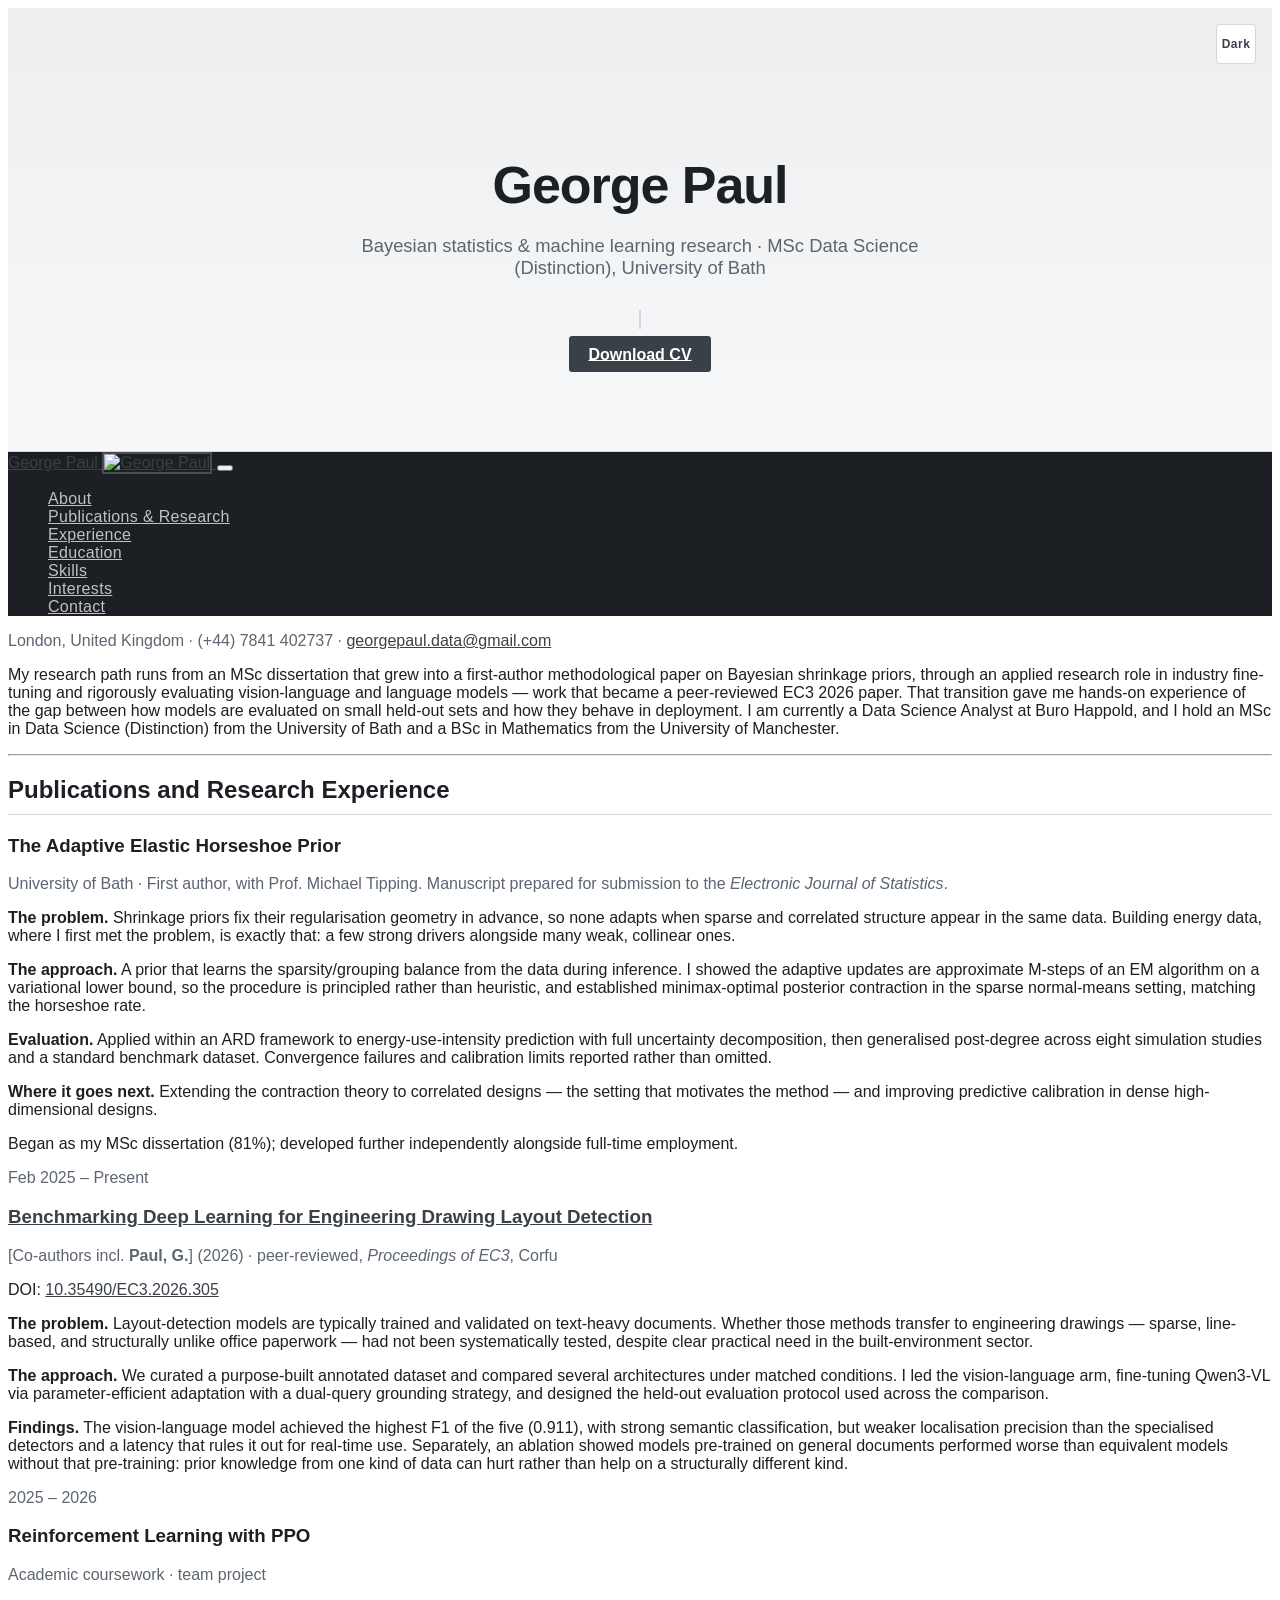
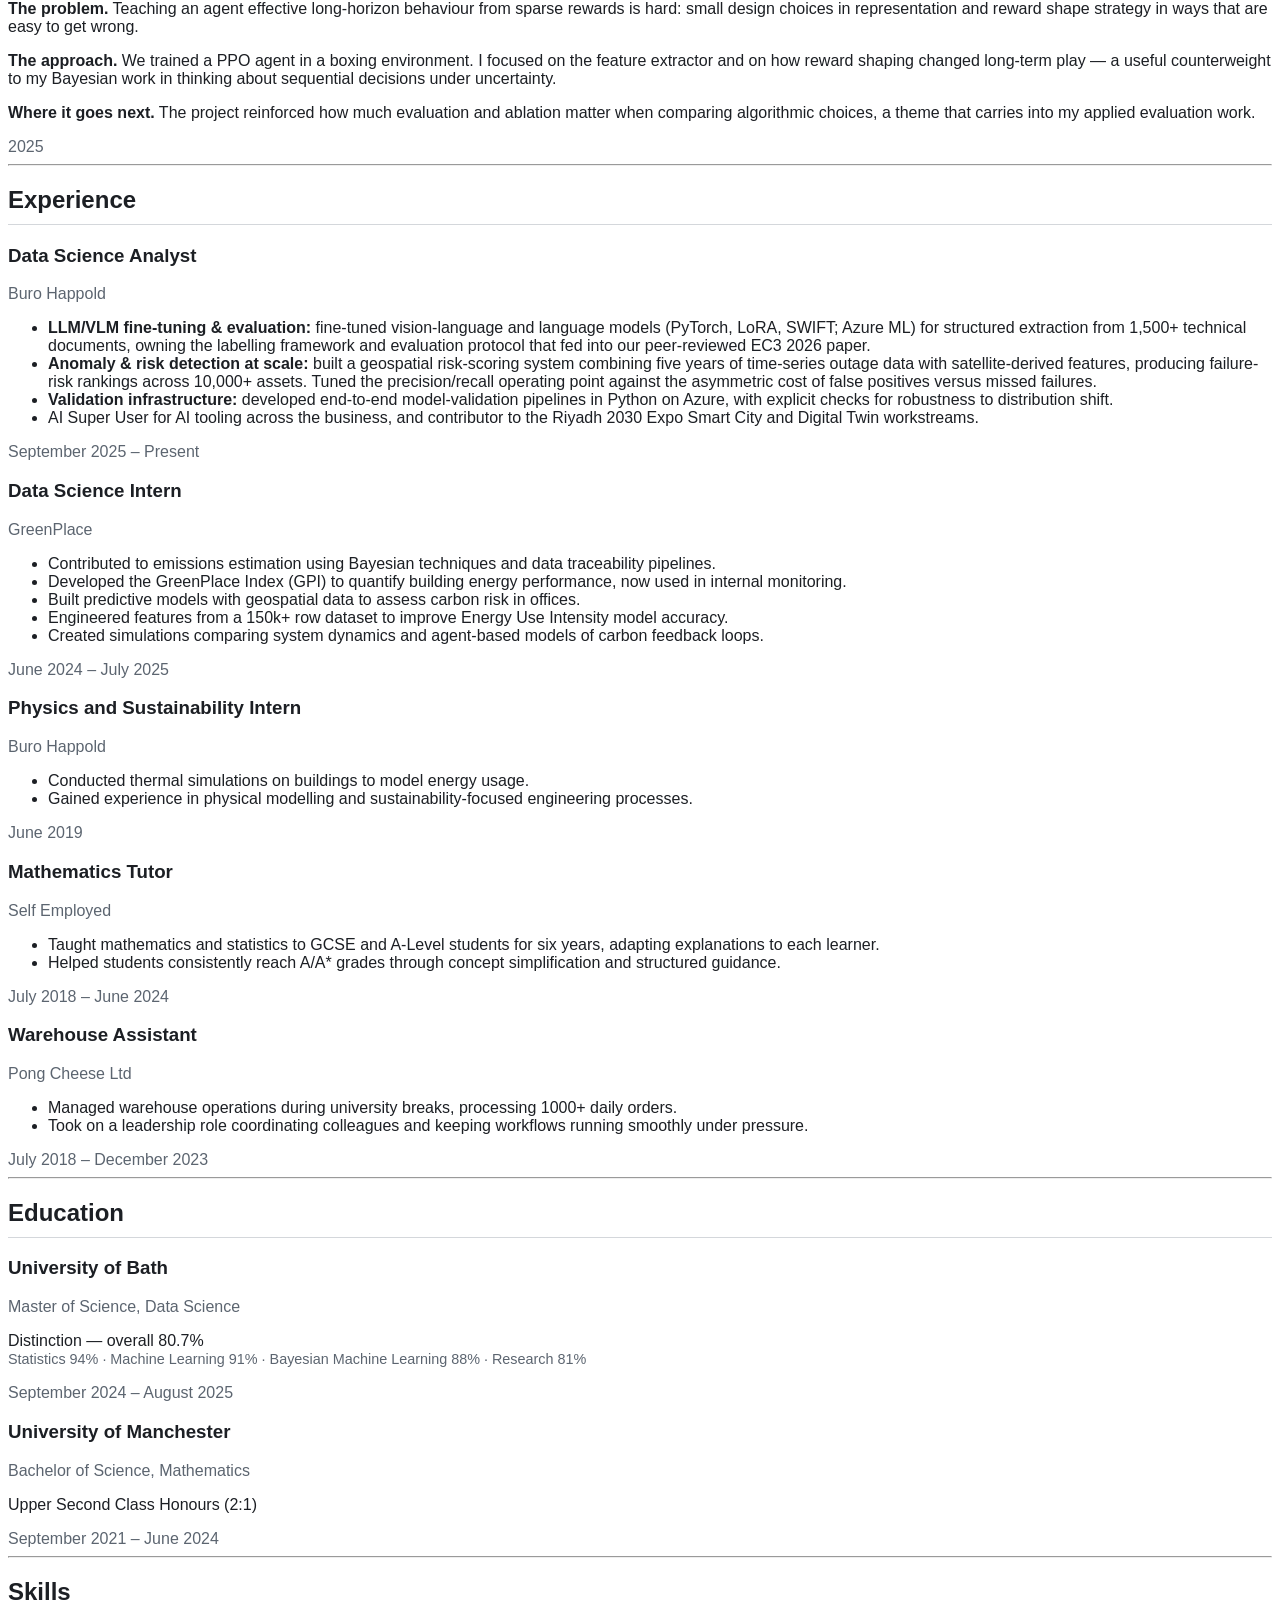
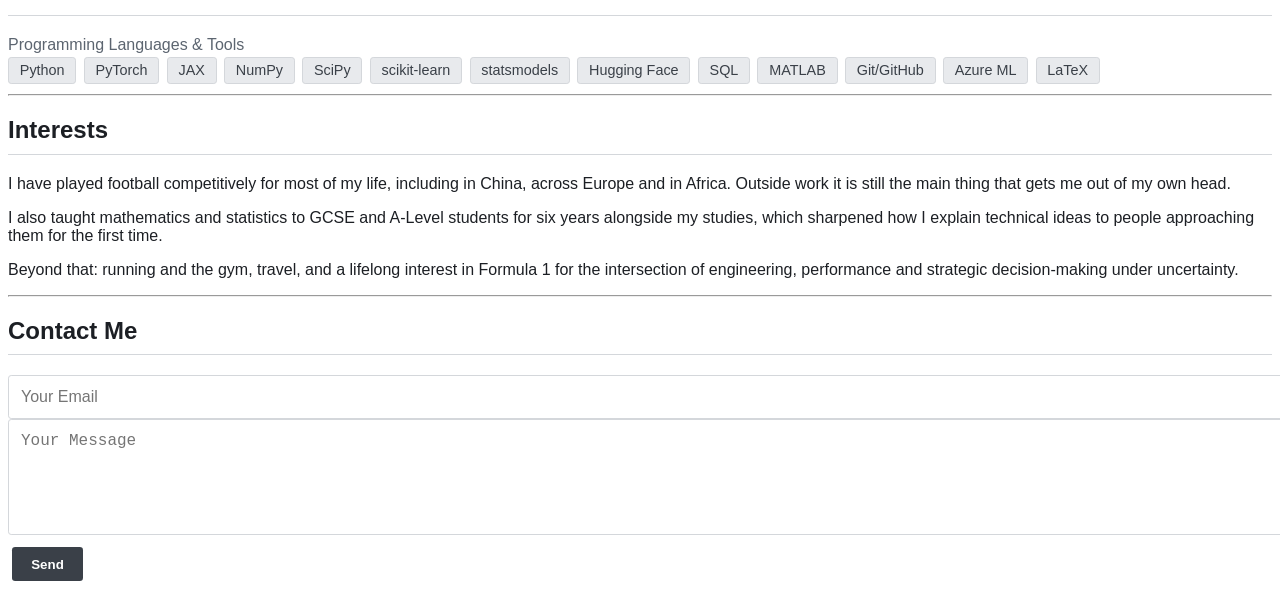
==== index.html @ 95425e78 "Serve a non-linearized CV and force file download. Co-authored-by: Cursor <cursoragent@cursor.com>" ====
<!DOCTYPE html>
<html lang="en">
<head>
    <meta charset="utf-8" />
    <meta name="viewport" content="width=device-width, initial-scale=1, shrink-to-fit=no" />
    <meta name="description" content="George Paul - statistician and machine learning researcher working on Bayesian methodology, uncertainty quantification and the evaluation of modern AI systems." />
    <meta name="author" content="" />
    <meta name="keywords" content="George Paul, Bayesian statistics, machine learning research, shrinkage priors, uncertainty quantification, LLM evaluation, PhD" />
    <meta name="robots" content="index, follow" />
    <title>George Paul - Statistics &amp; Machine Learning Research</title>
    <link rel="icon" type="image/x-icon" href="assets/img/favicon.ico" />
    <script src="https://use.fontawesome.com/releases/v6.3.0/js/all.js" crossorigin="anonymous"></script>
    <link href="css/styles.css" rel="stylesheet" />
    <style>
        :root {
            --ink: #1c1f24;
            --accent: #3a4048;
            --accent-hover: #2a2e34;
            --muted: #5c6570;
            --surface: #f3f4f5;
            --border: #d4d7db;
            --chip-bg: #e8eaed;
            --chip-text: #3a4048;
        }

        html {
            scroll-behavior: smooth;
        }

        body {
            color: var(--ink);
            background: #fff;
        }

        body, h1, h2, h3, h4, h5, h6, p, a {
            font-family: "Helvetica Neue", Helvetica, Arial, sans-serif !important;
        }

        a {
            color: var(--accent);
        }

        a:hover {
            color: var(--ink);
        }

        .text-primary {
            color: var(--muted) !important;
        }

        .navbar-nav .nav-link,
        .subheading,
        .resume-section-content h2,
        h1, h2, h3, h4, h5, h6 {
            text-transform: none !important;
        }

        .resume-section-content h2 {
            color: var(--ink);
            border-bottom: 1px solid var(--border);
            padding-bottom: 0.6rem;
        }

        .subheading {
            color: var(--muted) !important;
        }

        #sideNav {
            background-color: var(--ink) !important;
        }

        #sideNav .nav-link {
            color: rgba(255, 255, 255, 0.72) !important;
            letter-spacing: 0.02em;
        }

        #sideNav .nav-link:hover,
        #sideNav .nav-link.active {
            color: #fff !important;
        }

        .social-icons {
            margin-bottom: 1.5rem;
        }

        .social-icon {
            color: var(--accent);
            border: 1px solid var(--border);
            background: #fff;
        }

        .social-icon:hover {
            transform: none;
            transition: color 0.15s, border-color 0.15s, background 0.15s;
            color: #fff;
            background: var(--accent);
            border-color: var(--accent);
        }

        form input, form textarea {
            width: 100%;
            padding: 0.75rem;
            font-size: 1rem;
            border: 1px solid var(--border);
            border-radius: 0.2rem;
            color: var(--ink);
        }

        form input:focus, form textarea:focus {
            outline: none;
            border-color: var(--accent);
            box-shadow: 0 0 0 2px rgba(58, 64, 72, 0.12);
        }

        form .btn {
            background-color: var(--accent);
            color: white;
            padding: 0.6rem 1.2rem;
            border: none;
            border-radius: 0.2rem;
            cursor: pointer;
            font-weight: 600;
            box-shadow: none;
        }

        form .btn:hover, .btn-primary:hover {
            background-color: var(--accent-hover);
        }

        #form-message {
            margin-top: 1rem;
            display: none;
            color: var(--muted);
            font-weight: 500;
        }

        .hero-section {
            padding: 6.5rem 0 4.5rem 0;
            background: linear-gradient(180deg, #eceef0 0%, #f7f8f9 100%);
            text-align: center;
            transition: background 0.3s;
            border-bottom: 1px solid var(--border);
        }

        .hero-section img {
            width: 140px;
            height: 140px;
            object-fit: cover;
            border-radius: 50%;
            margin-bottom: 2.5rem;
            border: 2px solid var(--border);
        }

        .hero-section h1 {
            margin-bottom: 1.25rem;
            font-size: 3.25rem;
            color: var(--ink);
            font-weight: 600;
            letter-spacing: -0.02em;
        }

        .hero-section .lead {
            margin-bottom: 2rem;
            font-size: 1.15rem;
            color: var(--muted);
            max-width: 36rem;
            margin-left: auto;
            margin-right: auto;
        }

        .hero-section .cv-btn {
            margin-bottom: 3rem;
        }

        .hero-section .social-icons {
            margin-bottom: 0;
        }

        .btn-primary, .cv-btn {
            background-color: var(--accent);
            color: #fff;
            border: none;
            border-radius: 0.2rem;
            padding: 0.6rem 1.2rem;
            font-weight: 600;
            margin: 0.5rem 0.25rem;
            transition: background 0.2s;
            box-shadow: none;
        }

        .btn-primary:hover, .cv-btn:hover {
            background-color: var(--accent-hover);
        }

        .fade-in {
            opacity: 0;
            transform: translateY(16px);
            transition: opacity 0.6s ease, transform 0.6s ease;
        }

        .fade-in.visible {
            opacity: 1;
            transform: none;
        }

        .dark-mode {
            background: #141618 !important;
            color: #d8dbe0 !important;
        }

        .dark-mode .hero-section {
            background: linear-gradient(180deg, #1a1d21 0%, #141618 100%) !important;
            border-bottom-color: #2a2e34;
        }

        .dark-mode .resume-section-content,
        .dark-mode .navbar,
        .dark-mode .container-fluid {
            background: #141618 !important;
            color: #d8dbe0 !important;
        }

        .dark-mode .resume-section-content h2 {
            border-bottom-color: #2a2e34;
            color: #f0f1f2;
        }

        .dark-mode .subheading,
        .dark-mode .text-primary,
        .dark-mode .hero-section .lead {
            color: #9aa3ad !important;
        }

        .dark-mode a {
            color: #c5cad1;
        }

        .dark-mode .btn-primary, .dark-mode .cv-btn {
            background-color: #4a525c !important;
            color: #fff !important;
        }

        .dark-mode .btn-primary:hover, .dark-mode .cv-btn:hover {
            background-color: #5c6570 !important;
        }

        .dark-toggle {
            position: fixed;
            top: 1.5rem;
            right: 1.5rem;
            z-index: 9999;
            background: #fff;
            color: var(--accent);
            border: 1px solid var(--border);
            border-radius: 0.25rem;
            width: 40px;
            height: 40px;
            display: flex;
            align-items: center;
            justify-content: center;
            cursor: pointer;
            font-size: 0.75rem;
            font-weight: 600;
            letter-spacing: 0.04em;
            box-shadow: none;
        }

        .dark-mode .dark-toggle {
            background: #1a1d21;
            color: #d8dbe0;
            border: 1px solid #3a4048;
        }

        .badge-skill {
            display: inline-block;
            background: var(--chip-bg);
            color: var(--chip-text);
            border: 1px solid var(--border);
            border-radius: 0.2rem;
            padding: 0.3em 0.75em;
            margin: 0.2em 0.2em 0.2em 0;
            font-size: 0.9em;
            font-weight: 500;
        }

        .dark-mode .badge-skill {
            background: #1f2328;
            color: #c5cad1;
            border-color: #3a4048;
        }

        .spinner {
            display: none;
            width: 24px;
            height: 24px;
            border: 3px solid var(--accent);
            border-top: 3px solid #fff;
            border-radius: 50%;
            animation: spin 1s linear infinite;
            margin: 0 auto;
        }

        @keyframes spin {
            0% { transform: rotate(0deg); }
            100% { transform: rotate(360deg); }
        }
    </style>
</head>
<body id="page-top">
    <button class="dark-toggle" id="darkToggle" title="Toggle dark mode" aria-label="Toggle dark mode">Dark</button>
    <section class="hero-section fade-in">
        <h1>George Paul</h1>
        <p class="lead">Bayesian statistics &amp; machine learning research · MSc Data Science (Distinction), University of Bath</p>
        <div class="social-icons">
            <a class="social-icon" href="https://www.linkedin.com/in/george-paul-9a08511b0" target="_blank" rel="noopener noreferrer" aria-label="LinkedIn"><i class="fab fa-linkedin-in"></i></a>
        </div>
        <p class="mt-3 mb-0">
            <a class="cv-btn" href="assets/cv.pdf" download="George_Paul_CV.pdf">Download CV</a>
        </p>
    </section>
    <!-- Navigation -->
    <nav class="navbar navbar-expand-lg navbar-dark fixed-top" id="sideNav">
        <a class="navbar-brand js-scroll-trigger" href="#page-top">
            <span class="d-block d-lg-none">George Paul</span>
            <span class="d-none d-lg-block"><img class="img-fluid img-profile rounded-circle mx-auto mb-2" src="assets/img/headshot.jpg" alt="George Paul" style="border: 2px solid rgba(255,255,255,0.2);" /></span>
        </a>
        <button class="navbar-toggler" type="button" data-bs-toggle="collapse" data-bs-target="#navbarResponsive">
            <span class="navbar-toggler-icon"></span>
        </button>
        <div class="collapse navbar-collapse" id="navbarResponsive">
            <ul class="navbar-nav">
                <li class="nav-item"><a class="nav-link js-scroll-trigger" href="#about">About</a></li>
                <li class="nav-item"><a class="nav-link js-scroll-trigger" href="#research">Publications &amp; Research</a></li>
                <li class="nav-item"><a class="nav-link js-scroll-trigger" href="#experience">Experience</a></li>
                <li class="nav-item"><a class="nav-link js-scroll-trigger" href="#education">Education</a></li>
                <li class="nav-item"><a class="nav-link js-scroll-trigger" href="#skills">Skills</a></li>
                <li class="nav-item"><a class="nav-link js-scroll-trigger" href="#interests">Interests</a></li>
                <li class="nav-item"><a class="nav-link js-scroll-trigger" href="#contact">Contact</a></li>
            </ul>
        </div>
    </nav>

    <!-- Page Content -->
    <div class="container-fluid p-0">
        <!-- About -->
        <section class="resume-section fade-in" id="about">
            <div class="resume-section-content">
                <div class="subheading mb-4">
                    London, United Kingdom · (+44) 7841 402737 · 
                    <a href="mailto:georgepaul.data@gmail.com">georgepaul.data@gmail.com</a>
                </div>
                <p class="lead mb-5">
                My research path runs from an MSc dissertation that grew into a first-author methodological paper on Bayesian shrinkage priors, through an applied research role in industry fine-tuning and rigorously evaluating vision-language and language models — work that became a peer-reviewed EC3 2026 paper. That transition gave me hands-on experience of the gap between how models are evaluated on small held-out sets and how they behave in deployment. I am currently a Data Science Analyst at Buro Happold, and I hold an MSc in Data Science (Distinction) from the University of Bath and a BSc in Mathematics from the University of Manchester.
                </p>
            </div>
        </section>
        <hr class="m-0" />

        <!-- Publications & Research Experience -->
        <section class="resume-section fade-in" id="research">
            <div class="resume-section-content">
                <h2 class="mb-5">Publications and Research Experience</h2>

                <div class="d-flex flex-column flex-md-row justify-content-between mb-5">
                    <div class="flex-grow-1">
                        <h3 class="mb-0">The Adaptive Elastic Horseshoe Prior</h3>
                        <div class="subheading mb-2">University of Bath &middot; First author, with Prof. Michael Tipping. Manuscript prepared for submission to the <em>Electronic Journal of Statistics</em>.</div>
                        <p><strong>The problem.</strong> Shrinkage priors fix their regularisation geometry in advance, so none adapts when sparse and correlated structure appear in the same data. Building energy data, where I first met the problem, is exactly that: a few strong drivers alongside many weak, collinear ones.</p>
                        <p><strong>The approach.</strong> A prior that learns the sparsity/grouping balance from the data during inference. I showed the adaptive updates are approximate M-steps of an EM algorithm on a variational lower bound, so the procedure is principled rather than heuristic, and established minimax-optimal posterior contraction in the sparse normal-means setting, matching the horseshoe rate.</p>
                        <p><strong>Evaluation.</strong> Applied within an ARD framework to energy-use-intensity prediction with full uncertainty decomposition, then generalised post-degree across eight simulation studies and a standard benchmark dataset. Convergence failures and calibration limits reported rather than omitted.</p>
                        <p><strong>Where it goes next.</strong> Extending the contraction theory to correlated designs — the setting that motivates the method — and improving predictive calibration in dense high-dimensional designs.</p>
                        <p>Began as my MSc dissertation (81%); developed further independently alongside full-time employment.</p>
                    </div>
                    <div class="flex-shrink-0"><span class="text-primary">Feb 2025 – Present</span></div>
                </div>

                <div class="d-flex flex-column flex-md-row justify-content-between mb-5">
                    <div class="flex-grow-1">
                        <h3 class="mb-0"><a href="https://ec-3.org/publication/ec32026_305/" target="_blank" rel="noopener noreferrer">Benchmarking Deep Learning for Engineering Drawing Layout Detection</a></h3>
                        <div class="subheading mb-2">[Co-authors incl. <strong>Paul, G.</strong>] (2026) &middot; peer-reviewed, <em>Proceedings of EC3</em>, Corfu</div>
                        <p class="mb-2">DOI: <a href="https://doi.org/10.35490/EC3.2026.305" target="_blank" rel="noopener noreferrer">10.35490/EC3.2026.305</a></p>
                        <p><strong>The problem.</strong> Layout-detection models are typically trained and validated on text-heavy documents. Whether those methods transfer to engineering drawings — sparse, line-based, and structurally unlike office paperwork — had not been systematically tested, despite clear practical need in the built-environment sector.</p>
                        <p><strong>The approach.</strong> We curated a purpose-built annotated dataset and compared several architectures under matched conditions. I led the vision-language arm, fine-tuning Qwen3-VL via parameter-efficient adaptation with a dual-query grounding strategy, and designed the held-out evaluation protocol used across the comparison.</p>
                        <p><strong>Findings.</strong> The vision-language model achieved the highest F1 of the five (0.911), with strong semantic classification, but weaker localisation precision than the specialised detectors and a latency that rules it out for real-time use. Separately, an ablation showed models pre-trained on general documents performed worse than equivalent models without that pre-training: prior knowledge from one kind of data can hurt rather than help on a structurally different kind.</p>
                    </div>
                    <div class="flex-shrink-0"><span class="text-primary">2025 – 2026</span></div>
                </div>

                <div class="d-flex flex-column flex-md-row justify-content-between">
                    <div class="flex-grow-1">
                        <h3 class="mb-0">Reinforcement Learning with PPO</h3>
                        <div class="subheading mb-2">Academic coursework &middot; team project</div>
                        <p><strong>The problem.</strong> Teaching an agent effective long-horizon behaviour from sparse rewards is hard: small design choices in representation and reward shape strategy in ways that are easy to get wrong.</p>
                        <p><strong>The approach.</strong> We trained a PPO agent in a boxing environment. I focused on the feature extractor and on how reward shaping changed long-term play — a useful counterweight to my Bayesian work in thinking about sequential decisions under uncertainty.</p>
                        <p><strong>Where it goes next.</strong> The project reinforced how much evaluation and ablation matter when comparing algorithmic choices, a theme that carries into my applied evaluation work.</p>
                    </div>
                    <div class="flex-shrink-0"><span class="text-primary">2025</span></div>
                </div>
            </div>
        </section>
        <hr class="m-0" />

        <!-- Experience -->
        <section class="resume-section fade-in" id="experience">
            <div class="resume-section-content">
                <h2 class="mb-5">Experience</h2>
                <div class="d-flex flex-column flex-md-row justify-content-between mb-5">
                    <div class="flex-grow-1">
                        <h3 class="mb-0">Data Science Analyst</h3>
                        <div class="subheading mb-3">Buro Happold</div>
                        <ul>
                            <li><strong>LLM/VLM fine-tuning &amp; evaluation:</strong> fine-tuned vision-language and language models (PyTorch, LoRA, SWIFT; Azure ML) for structured extraction from 1,500+ technical documents, owning the labelling framework and evaluation protocol that fed into our peer-reviewed EC3 2026 paper.</li>
                            <li><strong>Anomaly &amp; risk detection at scale:</strong> built a geospatial risk-scoring system combining five years of time-series outage data with satellite-derived features, producing failure-risk rankings across 10,000+ assets. Tuned the precision/recall operating point against the asymmetric cost of false positives versus missed failures.</li>
                            <li><strong>Validation infrastructure:</strong> developed end-to-end model-validation pipelines in Python on Azure, with explicit checks for robustness to distribution shift.</li>
                            <li>AI Super User for AI tooling across the business, and contributor to the Riyadh 2030 Expo Smart City and Digital Twin workstreams.</li>
                        </ul>
                    </div>
                    <div class="flex-shrink-0"><span class="text-primary">September 2025 – Present</span></div>
                </div>
                <div class="d-flex flex-column flex-md-row justify-content-between mb-5">
                    <div class="flex-grow-1">
                        <h3 class="mb-0">Data Science Intern</h3>
                        <div class="subheading mb-3">GreenPlace</div>
                        <ul>
                            <li>Contributed to emissions estimation using Bayesian techniques and data traceability pipelines.</li>
                            <li>Developed the GreenPlace Index (GPI) to quantify building energy performance, now used in internal monitoring.</li>
                            <li>Built predictive models with geospatial data to assess carbon risk in offices.</li>
                            <li>Engineered features from a 150k+ row dataset to improve Energy Use Intensity model accuracy.</li>
                            <li>Created simulations comparing system dynamics and agent-based models of carbon feedback loops.</li>
                        </ul>
                    </div>
                    <div class="flex-shrink-0"><span class="text-primary">June 2024 – July 2025</span></div>
                </div>

                <div class="d-flex flex-column flex-md-row justify-content-between mb-5">
                    <div class="flex-grow-1">
                        <h3 class="mb-0">Physics and Sustainability Intern</h3>
                        <div class="subheading mb-3">Buro Happold</div>
                        <ul>
                            <li>Conducted thermal simulations on buildings to model energy usage.</li>
                            <li>Gained experience in physical modelling and sustainability-focused engineering processes.</li>
                        </ul>
                    </div>
                    <div class="flex-shrink-0"><span class="text-primary">June 2019</span></div>
                </div>

                <div class="d-flex flex-column flex-md-row justify-content-between mb-5">
                    <div class="flex-grow-1">
                        <h3 class="mb-0">Mathematics Tutor</h3>
                        <div class="subheading mb-3">Self Employed</div>
                        <ul>
                            <li>Taught mathematics and statistics to GCSE and A-Level students for six years, adapting explanations to each learner.</li>
                            <li>Helped students consistently reach A/A* grades through concept simplification and structured guidance.</li>
                        </ul>
                    </div>
                    <div class="flex-shrink-0"><span class="text-primary">July 2018 – June 2024</span></div>
                </div>

                <div class="d-flex flex-column flex-md-row justify-content-between mb-5">
                    <div class="flex-grow-1">
                        <h3 class="mb-0">Warehouse Assistant</h3>
                        <div class="subheading mb-3">Pong Cheese Ltd</div>
                        <ul>
                            <li>Managed warehouse operations during university breaks, processing 1000+ daily orders.</li>
                            <li>Took on a leadership role coordinating colleagues and keeping workflows running smoothly under pressure.</li>
                        </ul>
                    </div>
                    <div class="flex-shrink-0"><span class="text-primary">July 2018 – December 2023</span></div>
                </div>
            </div>
        </section>
        <hr class="m-0" />

        <!-- Education -->
        <section class="resume-section" id="education">
            <div class="resume-section-content">
                <h2 class="mb-5">Education</h2>
                <div class="d-flex flex-column flex-md-row justify-content-between mb-5">
                    <div class="flex-grow-1">
                        <h3 class="mb-0">University of Bath</h3>
                        <div class="subheading mb-3">Master of Science, Data Science</div>
                        <p>Distinction &mdash; overall 80.7%<br/><span class="subheading" style="font-size:0.9em;">Statistics 94% &middot; Machine Learning 91% &middot; Bayesian Machine Learning 88% &middot; Research 81%</span></p>
                    </div>
                    <div class="flex-shrink-0"><span class="text-primary">September 2024 – August 2025</span></div>
                </div>
                <div class="d-flex flex-column flex-md-row justify-content-between">
                    <div class="flex-grow-1">
                        <h3 class="mb-0">University of Manchester</h3>
                        <div class="subheading mb-3">Bachelor of Science, Mathematics</div>
                        <p>Upper Second Class Honours (2:1)</p>
                    </div>
                    <div class="flex-shrink-0"><span class="text-primary">September 2021 – June 2024</span></div>
                </div>
            </div>
        </section>
        <hr class="m-0" />

        <!-- Skills -->
        <section class="resume-section fade-in" id="skills">
            <div class="resume-section-content">
                <h2 class="mb-5">Skills</h2>
                <div class="subheading mb-3">Programming Languages &amp; Tools</div>
                <div>
                    <span class="badge-skill">Python</span>
                    <span class="badge-skill">PyTorch</span>
                    <span class="badge-skill">JAX</span>
                    <span class="badge-skill">NumPy</span>
                    <span class="badge-skill">SciPy</span>
                    <span class="badge-skill">scikit-learn</span>
                    <span class="badge-skill">statsmodels</span>
                    <span class="badge-skill">Hugging Face</span>
                    <span class="badge-skill">SQL</span>
                    <span class="badge-skill">MATLAB</span>
                    <span class="badge-skill">Git/GitHub</span>
                    <span class="badge-skill">Azure ML</span>
                    <span class="badge-skill">LaTeX</span>
                </div>
            </div>
        </section>
        <hr class="m-0" />
        <!-- Interests -->
        <section class="resume-section" id="interests">
            <div class="resume-section-content">
                <h2 class="mb-5">Interests</h2>
                <p>I have played football competitively for most of my life, including in China, across Europe and in Africa. Outside work it is still the main thing that gets me out of my own head.</p>
                <p>I also taught mathematics and statistics to GCSE and A-Level students for six years alongside my studies, which sharpened how I explain technical ideas to people approaching them for the first time.</p>
                <p class="mb-0">Beyond that: running and the gym, travel, and a lifelong interest in Formula 1 for the intersection of engineering, performance and strategic decision-making under uncertainty.</p>
            </div>
        </section>
        <hr class="m-0" />
        <!-- Contact -->
        <section class="resume-section fade-in" id="contact">
            <div class="resume-section-content">
                <h2 class="mb-5">Contact Me</h2>
                <form action="https://formspree.io/f/mnndpeoz" method="POST">
                    <div class="mb-3">
                        <input type="email" name="email" class="form-control" placeholder="Your Email" required>
                    </div>
                    <div class="mb-3">
                        <textarea name="message" rows="5" class="form-control" placeholder="Your Message" required></textarea>
                    </div>
                    <button type="submit" class="btn btn-primary">Send</button>
                    <div class="spinner" id="formSpinner"></div>
                </form>
                <p id="form-message">Message sent. Thank you.</p>
            </div>
        </section>
    </div>

    <!-- Bootstrap core JS -->
    <script src="https://cdn.jsdelivr.net/npm/bootstrap@5.2.3/dist/js/bootstrap.bundle.min.js"></script>
    <!-- Core theme JS -->
    <script src="js/scripts.js"></script>

    <script>
        // Fade-in animation on scroll
        function revealOnScroll() {
            const fadeEls = document.querySelectorAll('.fade-in');
            const windowHeight = window.innerHeight;
            fadeEls.forEach(el => {
                const top = el.getBoundingClientRect().top;
                if (top < windowHeight - 60) {
                    el.classList.add('visible');
                }
            });
        }
        window.addEventListener('scroll', revealOnScroll);
        window.addEventListener('DOMContentLoaded', revealOnScroll);

        // Dark mode toggle
        const darkToggle = document.getElementById('darkToggle');
        darkToggle.addEventListener('click', () => {
            document.body.classList.toggle('dark-mode');
            if(document.body.classList.contains('dark-mode')) {
                localStorage.setItem('theme', 'dark');
                darkToggle.innerText = 'Light';
            } else {
                localStorage.setItem('theme', 'light');
                darkToggle.innerText = 'Dark';
            }
        });
        // Persist dark mode
        if(localStorage.getItem('theme') === 'dark') {
            document.body.classList.add('dark-mode');
            darkToggle.innerText = 'Light';
        }

        // Contact form with spinner
        const form = document.querySelector("form");
        const message = document.getElementById("form-message");
        const spinner = document.getElementById("formSpinner");
        form.addEventListener("submit", async function (e) {
          e.preventDefault(); // Prevent page reload
          spinner.style.display = 'block';
          const formData = new FormData(form);
          try {
            const response = await fetch("https://formspree.io/f/mnndpeoz", {
              method: "POST",
              headers: { 'Accept': 'application/json' },
              body: formData
            });
            spinner.style.display = 'none';
            if (response.ok) {
              form.reset();
              message.style.display = "block";
              setTimeout(() => {
                message.style.display = "none";
              }, 5000);
            } else {
              alert("There was an error. Please try again.");
            }
          } catch (err) {
            spinner.style.display = 'none';
            alert("Submission failed. Please check your connection and try again.");
          }
        });
      </script>
    
</body>
</html>
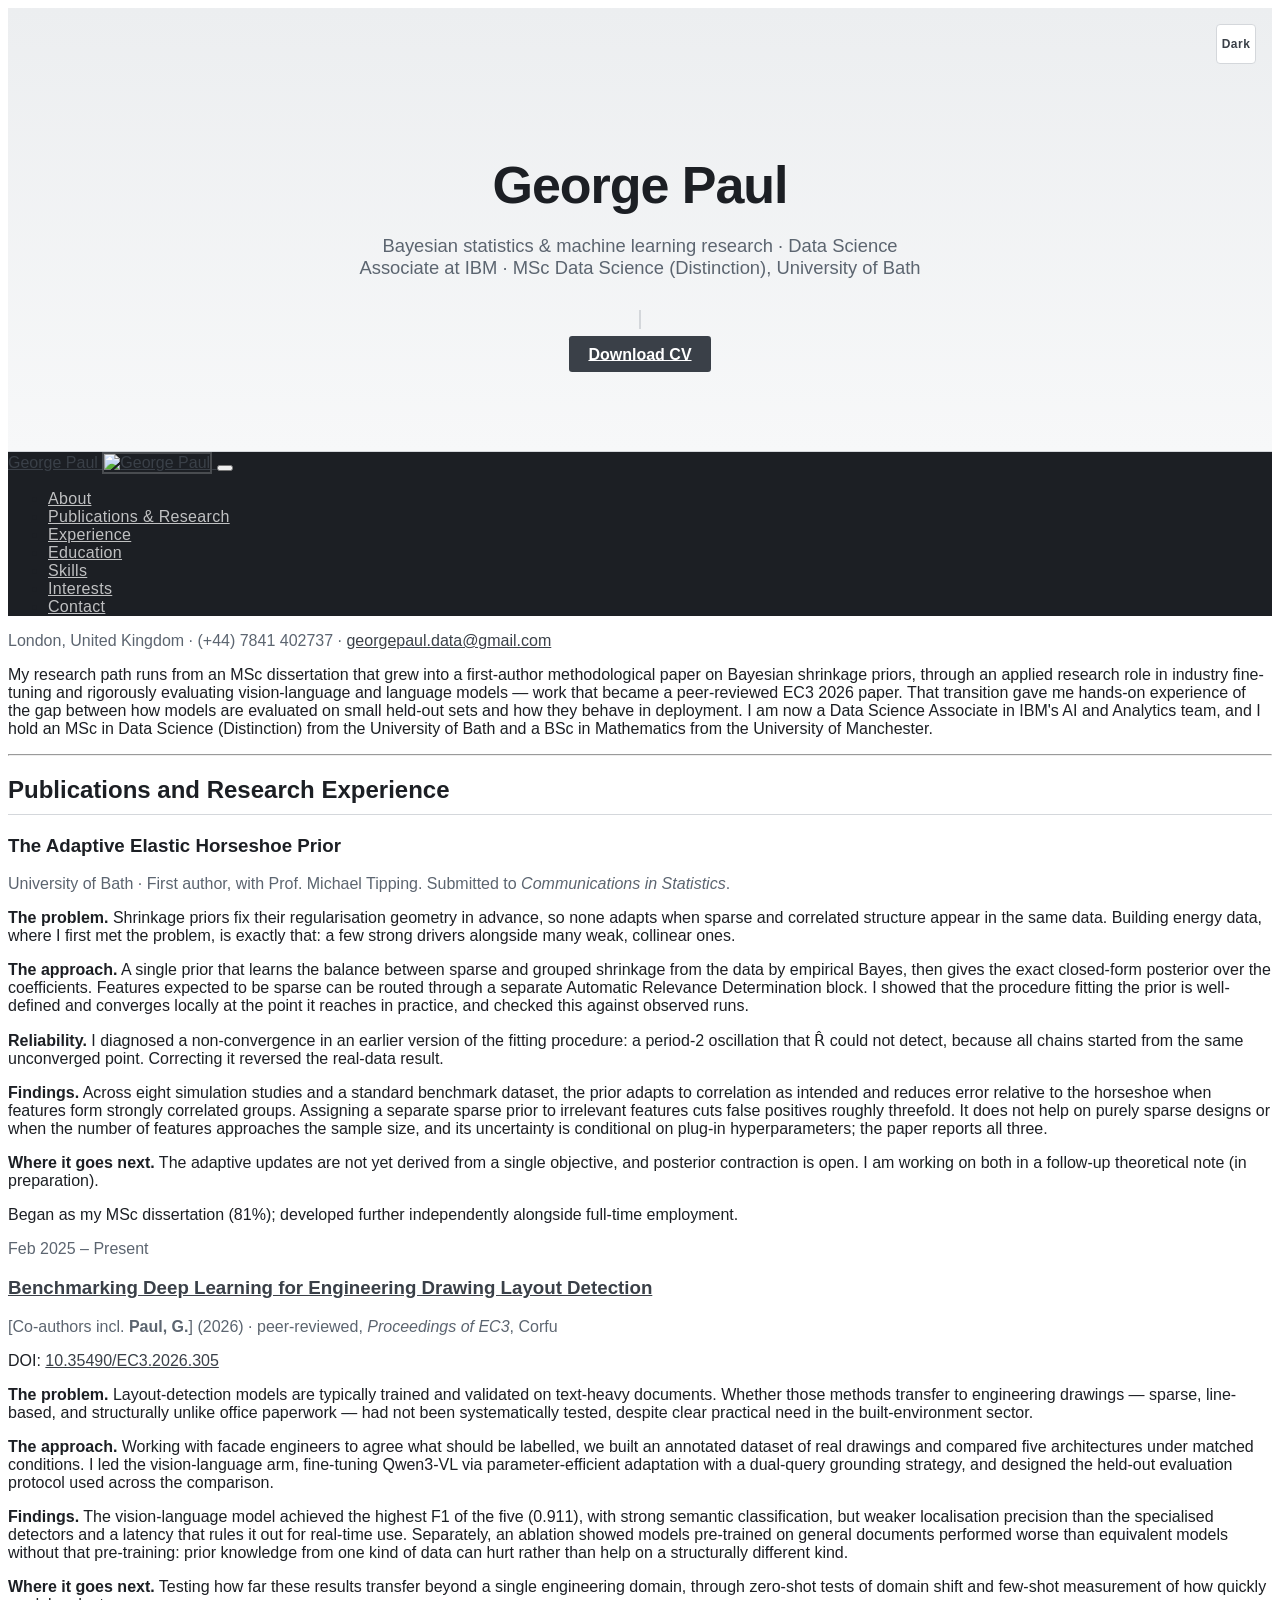
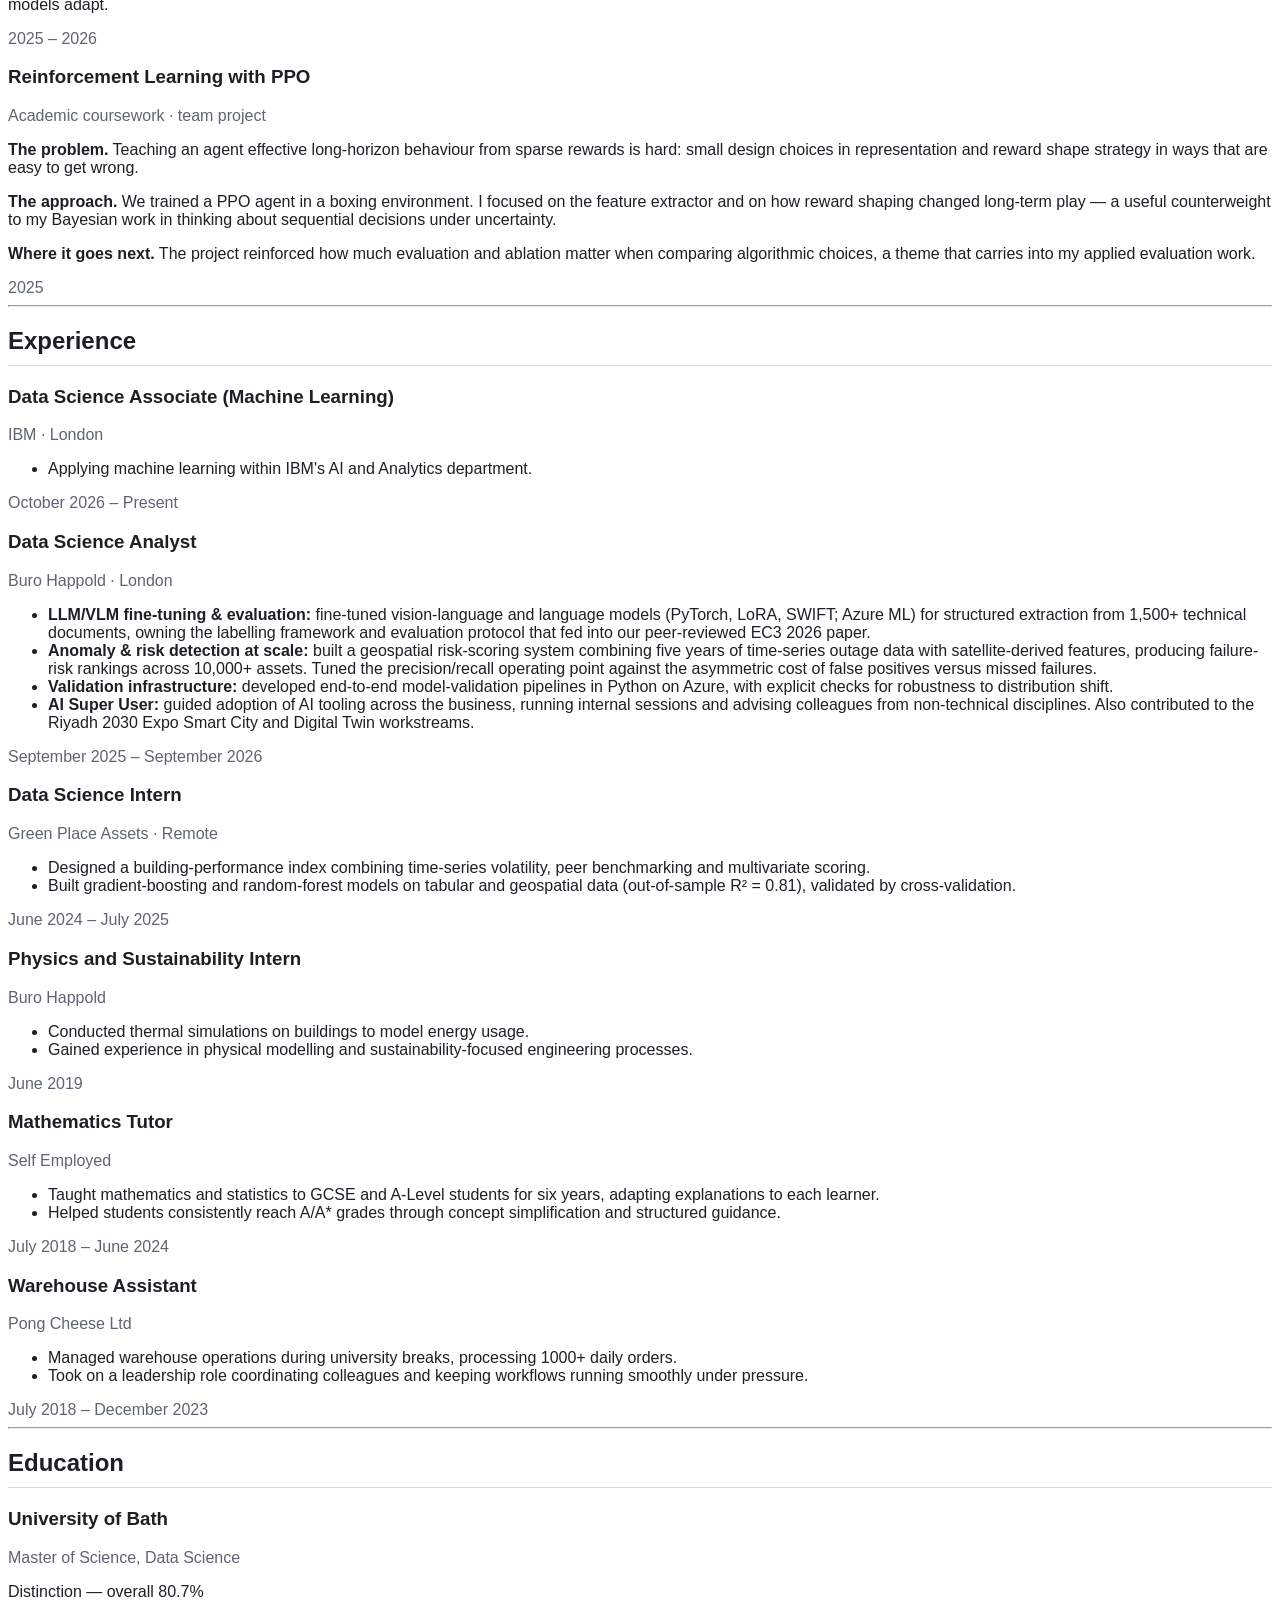
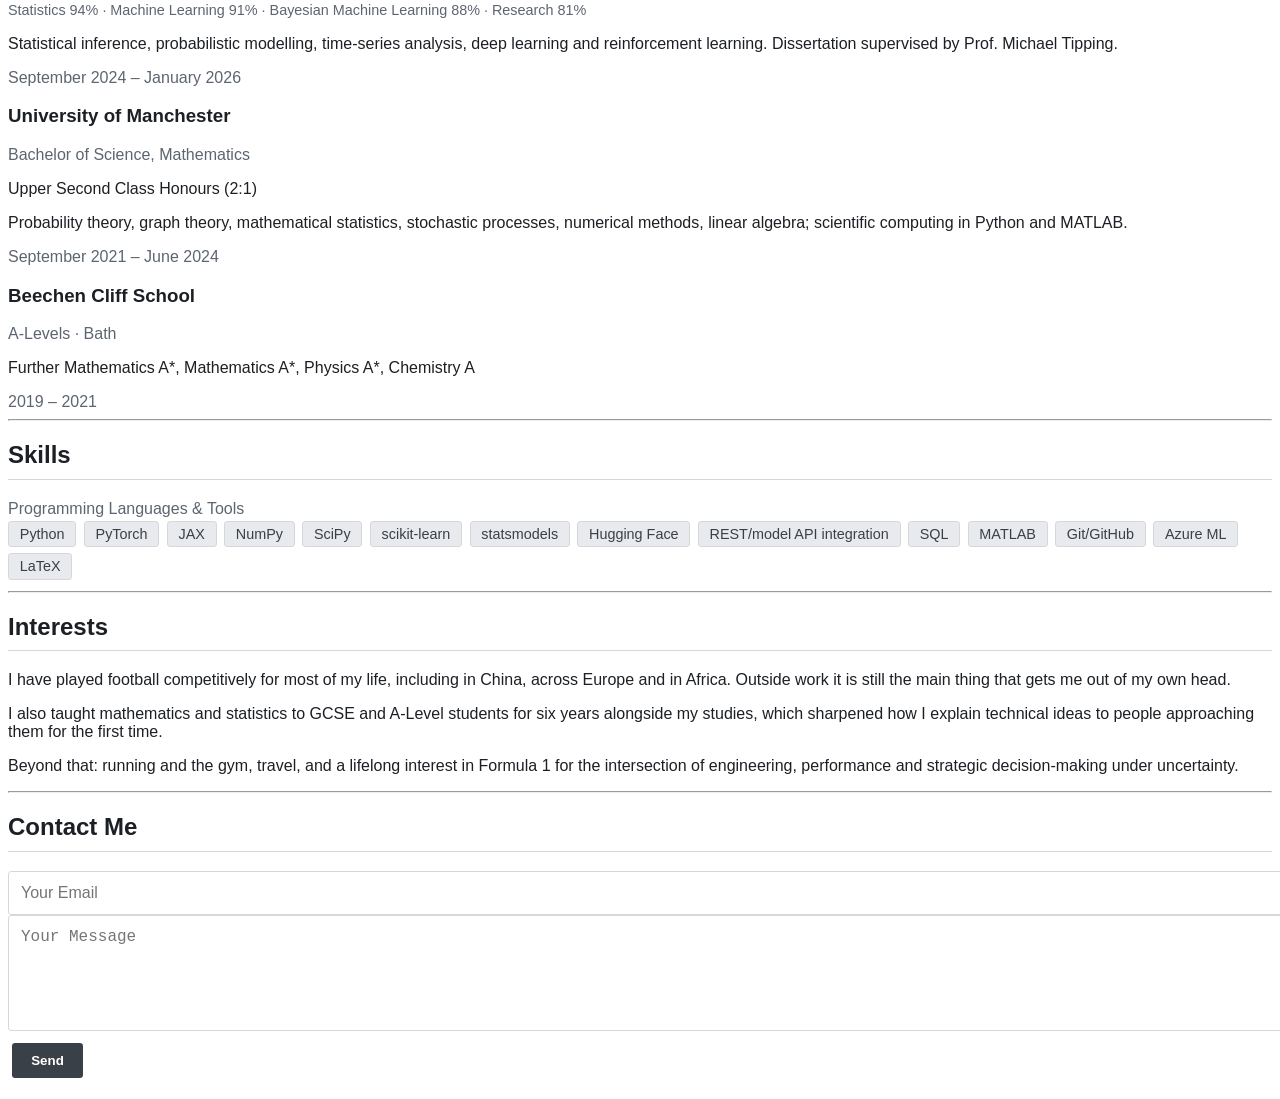
==== commit 04538fc4: "Update site with new CV, IBM role and corrected AEH description Replace the downloadable CV, rewrite" ====
--- a/index.html
+++ b/index.html
@@ -4,7 +4,7 @@
     <meta charset="utf-8" />
     <meta name="viewport" content="width=device-width, initial-scale=1, shrink-to-fit=no" />
     <meta name="description" content="George Paul - statistician and machine learning researcher working on Bayesian methodology, uncertainty quantification and the evaluation of modern AI systems." />
-    <meta name="author" content="" />
+    <meta name="author" content="George Paul" />
     <meta name="keywords" content="George Paul, Bayesian statistics, machine learning research, shrinkage priors, uncertainty quantification, LLM evaluation, PhD" />
     <meta name="robots" content="index, follow" />
     <title>George Paul - Statistics &amp; Machine Learning Research</title>
@@ -310,7 +310,7 @@
     <button class="dark-toggle" id="darkToggle" title="Toggle dark mode" aria-label="Toggle dark mode">Dark</button>
     <section class="hero-section fade-in">
         <h1>George Paul</h1>
-        <p class="lead">Bayesian statistics &amp; machine learning research · MSc Data Science (Distinction), University of Bath</p>
+        <p class="lead">Bayesian statistics &amp; machine learning research · Data Science Associate at IBM · MSc Data Science (Distinction), University of Bath</p>
         <div class="social-icons">
             <a class="social-icon" href="https://www.linkedin.com/in/george-paul-9a08511b0" target="_blank" rel="noopener noreferrer" aria-label="LinkedIn"><i class="fab fa-linkedin-in"></i></a>
         </div>
@@ -350,7 +350,7 @@
                     <a href="mailto:georgepaul.data@gmail.com">georgepaul.data@gmail.com</a>
                 </div>
                 <p class="lead mb-5">
-                My research path runs from an MSc dissertation that grew into a first-author methodological paper on Bayesian shrinkage priors, through an applied research role in industry fine-tuning and rigorously evaluating vision-language and language models — work that became a peer-reviewed EC3 2026 paper. That transition gave me hands-on experience of the gap between how models are evaluated on small held-out sets and how they behave in deployment. I am currently a Data Science Analyst at Buro Happold, and I hold an MSc in Data Science (Distinction) from the University of Bath and a BSc in Mathematics from the University of Manchester.
+                My research path runs from an MSc dissertation that grew into a first-author methodological paper on Bayesian shrinkage priors, through an applied research role in industry fine-tuning and rigorously evaluating vision-language and language models — work that became a peer-reviewed EC3 2026 paper. That transition gave me hands-on experience of the gap between how models are evaluated on small held-out sets and how they behave in deployment. I am now a Data Science Associate in IBM's AI and Analytics team, and I hold an MSc in Data Science (Distinction) from the University of Bath and a BSc in Mathematics from the University of Manchester.
                 </p>
             </div>
         </section>
@@ -364,11 +364,12 @@
                 <div class="d-flex flex-column flex-md-row justify-content-between mb-5">
                     <div class="flex-grow-1">
                         <h3 class="mb-0">The Adaptive Elastic Horseshoe Prior</h3>
-                        <div class="subheading mb-2">University of Bath &middot; First author, with Prof. Michael Tipping. Manuscript prepared for submission to the <em>Electronic Journal of Statistics</em>.</div>
+                        <div class="subheading mb-2">University of Bath &middot; First author, with Prof. Michael Tipping. Submitted to <em>Communications in Statistics</em>.</div>
                         <p><strong>The problem.</strong> Shrinkage priors fix their regularisation geometry in advance, so none adapts when sparse and correlated structure appear in the same data. Building energy data, where I first met the problem, is exactly that: a few strong drivers alongside many weak, collinear ones.</p>
-                        <p><strong>The approach.</strong> A prior that learns the sparsity/grouping balance from the data during inference. I showed the adaptive updates are approximate M-steps of an EM algorithm on a variational lower bound, so the procedure is principled rather than heuristic, and established minimax-optimal posterior contraction in the sparse normal-means setting, matching the horseshoe rate.</p>
-                        <p><strong>Evaluation.</strong> Applied within an ARD framework to energy-use-intensity prediction with full uncertainty decomposition, then generalised post-degree across eight simulation studies and a standard benchmark dataset. Convergence failures and calibration limits reported rather than omitted.</p>
-                        <p><strong>Where it goes next.</strong> Extending the contraction theory to correlated designs — the setting that motivates the method — and improving predictive calibration in dense high-dimensional designs.</p>
+                        <p><strong>The approach.</strong> A single prior that learns the balance between sparse and grouped shrinkage from the data by empirical Bayes, then gives the exact closed-form posterior over the coefficients. Features expected to be sparse can be routed through a separate Automatic Relevance Determination block. I showed that the procedure fitting the prior is well-defined and converges locally at the point it reaches in practice, and checked this against observed runs.</p>
+                        <p><strong>Reliability.</strong> I diagnosed a non-convergence in an earlier version of the fitting procedure: a period-2 oscillation that R&#770; could not detect, because all chains started from the same unconverged point. Correcting it reversed the real-data result.</p>
+                        <p><strong>Findings.</strong> Across eight simulation studies and a standard benchmark dataset, the prior adapts to correlation as intended and reduces error relative to the horseshoe when features form strongly correlated groups. Assigning a separate sparse prior to irrelevant features cuts false positives roughly threefold. It does not help on purely sparse designs or when the number of features approaches the sample size, and its uncertainty is conditional on plug-in hyperparameters; the paper reports all three.</p>
+                        <p><strong>Where it goes next.</strong> The adaptive updates are not yet derived from a single objective, and posterior contraction is open. I am working on both in a follow-up theoretical note (in preparation).</p>
                         <p>Began as my MSc dissertation (81%); developed further independently alongside full-time employment.</p>
                     </div>
                     <div class="flex-shrink-0"><span class="text-primary">Feb 2025 – Present</span></div>
@@ -380,8 +381,9 @@
                         <div class="subheading mb-2">[Co-authors incl. <strong>Paul, G.</strong>] (2026) &middot; peer-reviewed, <em>Proceedings of EC3</em>, Corfu</div>
                         <p class="mb-2">DOI: <a href="https://doi.org/10.35490/EC3.2026.305" target="_blank" rel="noopener noreferrer">10.35490/EC3.2026.305</a></p>
                         <p><strong>The problem.</strong> Layout-detection models are typically trained and validated on text-heavy documents. Whether those methods transfer to engineering drawings — sparse, line-based, and structurally unlike office paperwork — had not been systematically tested, despite clear practical need in the built-environment sector.</p>
-                        <p><strong>The approach.</strong> We curated a purpose-built annotated dataset and compared several architectures under matched conditions. I led the vision-language arm, fine-tuning Qwen3-VL via parameter-efficient adaptation with a dual-query grounding strategy, and designed the held-out evaluation protocol used across the comparison.</p>
+                        <p><strong>The approach.</strong> Working with facade engineers to agree what should be labelled, we built an annotated dataset of real drawings and compared five architectures under matched conditions. I led the vision-language arm, fine-tuning Qwen3-VL via parameter-efficient adaptation with a dual-query grounding strategy, and designed the held-out evaluation protocol used across the comparison.</p>
                         <p><strong>Findings.</strong> The vision-language model achieved the highest F1 of the five (0.911), with strong semantic classification, but weaker localisation precision than the specialised detectors and a latency that rules it out for real-time use. Separately, an ablation showed models pre-trained on general documents performed worse than equivalent models without that pre-training: prior knowledge from one kind of data can hurt rather than help on a structurally different kind.</p>
+                        <p><strong>Where it goes next.</strong> Testing how far these results transfer beyond a single engineering domain, through zero-shot tests of domain shift and few-shot measurement of how quickly models adapt.</p>
                     </div>
                     <div class="flex-shrink-0"><span class="text-primary">2025 – 2026</span></div>
                 </div>
@@ -406,27 +408,34 @@
                 <h2 class="mb-5">Experience</h2>
                 <div class="d-flex flex-column flex-md-row justify-content-between mb-5">
                     <div class="flex-grow-1">
+                        <h3 class="mb-0">Data Science Associate (Machine Learning)</h3>
+                        <div class="subheading mb-3">IBM &middot; London</div>
+                        <ul>
+                            <li>Applying machine learning within IBM's AI and Analytics department.</li>
+                        </ul>
+                    </div>
+                    <div class="flex-shrink-0"><span class="text-primary">October 2026 – Present</span></div>
+                </div>
+                <div class="d-flex flex-column flex-md-row justify-content-between mb-5">
+                    <div class="flex-grow-1">
                         <h3 class="mb-0">Data Science Analyst</h3>
-                        <div class="subheading mb-3">Buro Happold</div>
+                        <div class="subheading mb-3">Buro Happold &middot; London</div>
                         <ul>
                             <li><strong>LLM/VLM fine-tuning &amp; evaluation:</strong> fine-tuned vision-language and language models (PyTorch, LoRA, SWIFT; Azure ML) for structured extraction from 1,500+ technical documents, owning the labelling framework and evaluation protocol that fed into our peer-reviewed EC3 2026 paper.</li>
                             <li><strong>Anomaly &amp; risk detection at scale:</strong> built a geospatial risk-scoring system combining five years of time-series outage data with satellite-derived features, producing failure-risk rankings across 10,000+ assets. Tuned the precision/recall operating point against the asymmetric cost of false positives versus missed failures.</li>
                             <li><strong>Validation infrastructure:</strong> developed end-to-end model-validation pipelines in Python on Azure, with explicit checks for robustness to distribution shift.</li>
-                            <li>AI Super User for AI tooling across the business, and contributor to the Riyadh 2030 Expo Smart City and Digital Twin workstreams.</li>
+                            <li><strong>AI Super User:</strong> guided adoption of AI tooling across the business, running internal sessions and advising colleagues from non-technical disciplines. Also contributed to the Riyadh 2030 Expo Smart City and Digital Twin workstreams.</li>
                         </ul>
                     </div>
-                    <div class="flex-shrink-0"><span class="text-primary">September 2025 – Present</span></div>
+                    <div class="flex-shrink-0"><span class="text-primary">September 2025 – September 2026</span></div>
                 </div>
                 <div class="d-flex flex-column flex-md-row justify-content-between mb-5">
                     <div class="flex-grow-1">
                         <h3 class="mb-0">Data Science Intern</h3>
-                        <div class="subheading mb-3">GreenPlace</div>
+                        <div class="subheading mb-3">Green Place Assets &middot; Remote</div>
                         <ul>
-                            <li>Contributed to emissions estimation using Bayesian techniques and data traceability pipelines.</li>
-                            <li>Developed the GreenPlace Index (GPI) to quantify building energy performance, now used in internal monitoring.</li>
-                            <li>Built predictive models with geospatial data to assess carbon risk in offices.</li>
-                            <li>Engineered features from a 150k+ row dataset to improve Energy Use Intensity model accuracy.</li>
-                            <li>Created simulations comparing system dynamics and agent-based models of carbon feedback loops.</li>
+                            <li>Designed a building-performance index combining time-series volatility, peer benchmarking and multivariate scoring.</li>
+                            <li>Built gradient-boosting and random-forest models on tabular and geospatial data (out-of-sample R&sup2; = 0.81), validated by cross-validation.</li>
                         </ul>
                     </div>
                     <div class="flex-shrink-0"><span class="text-primary">June 2024 – July 2025</span></div>
@@ -480,16 +489,26 @@
                         <h3 class="mb-0">University of Bath</h3>
                         <div class="subheading mb-3">Master of Science, Data Science</div>
                         <p>Distinction &mdash; overall 80.7%<br/><span class="subheading" style="font-size:0.9em;">Statistics 94% &middot; Machine Learning 91% &middot; Bayesian Machine Learning 88% &middot; Research 81%</span></p>
-                    </div>
-                    <div class="flex-shrink-0"><span class="text-primary">September 2024 – August 2025</span></div>
-                </div>
-                <div class="d-flex flex-column flex-md-row justify-content-between">
+                        <p>Statistical inference, probabilistic modelling, time-series analysis, deep learning and reinforcement learning. Dissertation supervised by Prof. Michael Tipping.</p>
+                    </div>
+                    <div class="flex-shrink-0"><span class="text-primary">September 2024 – January 2026</span></div>
+                </div>
+                <div class="d-flex flex-column flex-md-row justify-content-between mb-5">
                     <div class="flex-grow-1">
                         <h3 class="mb-0">University of Manchester</h3>
                         <div class="subheading mb-3">Bachelor of Science, Mathematics</div>
                         <p>Upper Second Class Honours (2:1)</p>
+                        <p>Probability theory, graph theory, mathematical statistics, stochastic processes, numerical methods, linear algebra; scientific computing in Python and MATLAB.</p>
                     </div>
                     <div class="flex-shrink-0"><span class="text-primary">September 2021 – June 2024</span></div>
+                </div>
+                <div class="d-flex flex-column flex-md-row justify-content-between">
+                    <div class="flex-grow-1">
+                        <h3 class="mb-0">Beechen Cliff School</h3>
+                        <div class="subheading mb-3">A-Levels &middot; Bath</div>
+                        <p>Further Mathematics A*, Mathematics A*, Physics A*, Chemistry A</p>
+                    </div>
+                    <div class="flex-shrink-0"><span class="text-primary">2019 – 2021</span></div>
                 </div>
             </div>
         </section>
@@ -509,6 +528,7 @@
                     <span class="badge-skill">scikit-learn</span>
                     <span class="badge-skill">statsmodels</span>
                     <span class="badge-skill">Hugging Face</span>
+                    <span class="badge-skill">REST/model API integration</span>
                     <span class="badge-skill">SQL</span>
                     <span class="badge-skill">MATLAB</span>
                     <span class="badge-skill">Git/GitHub</span>
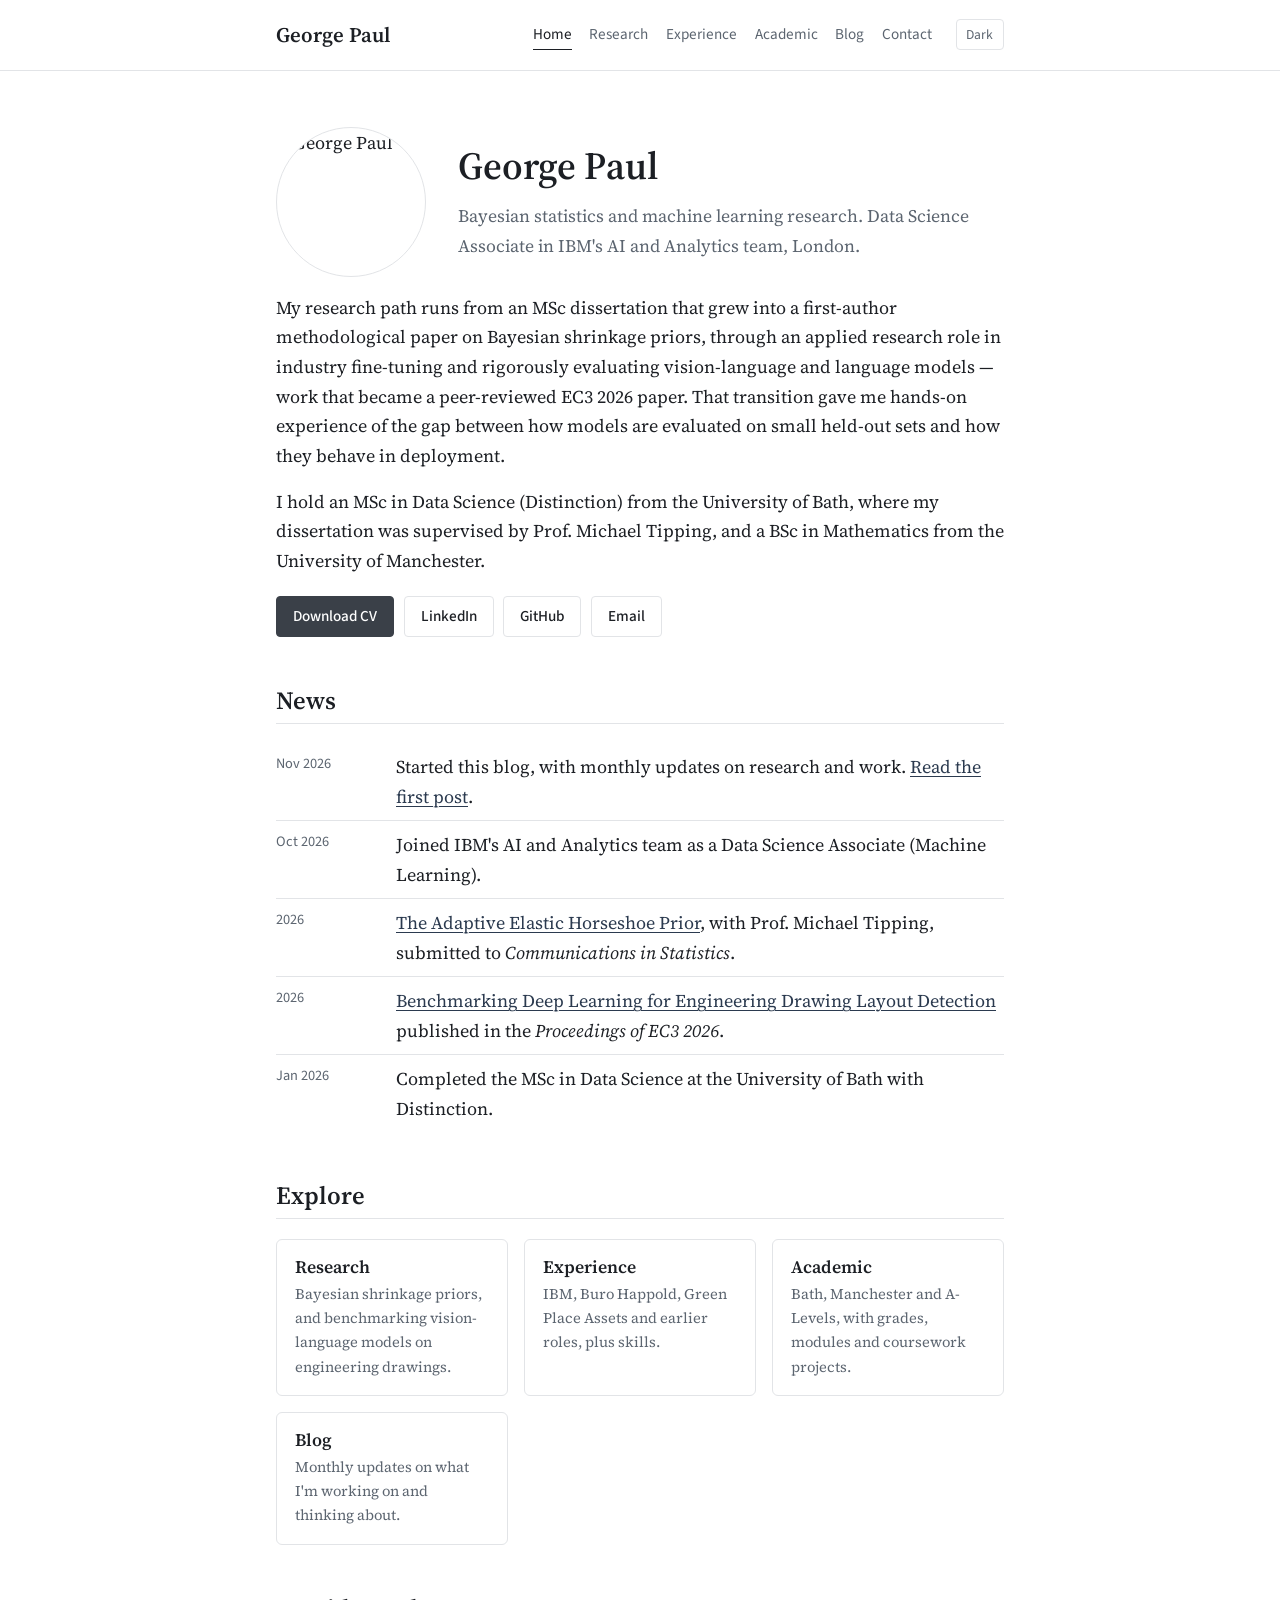
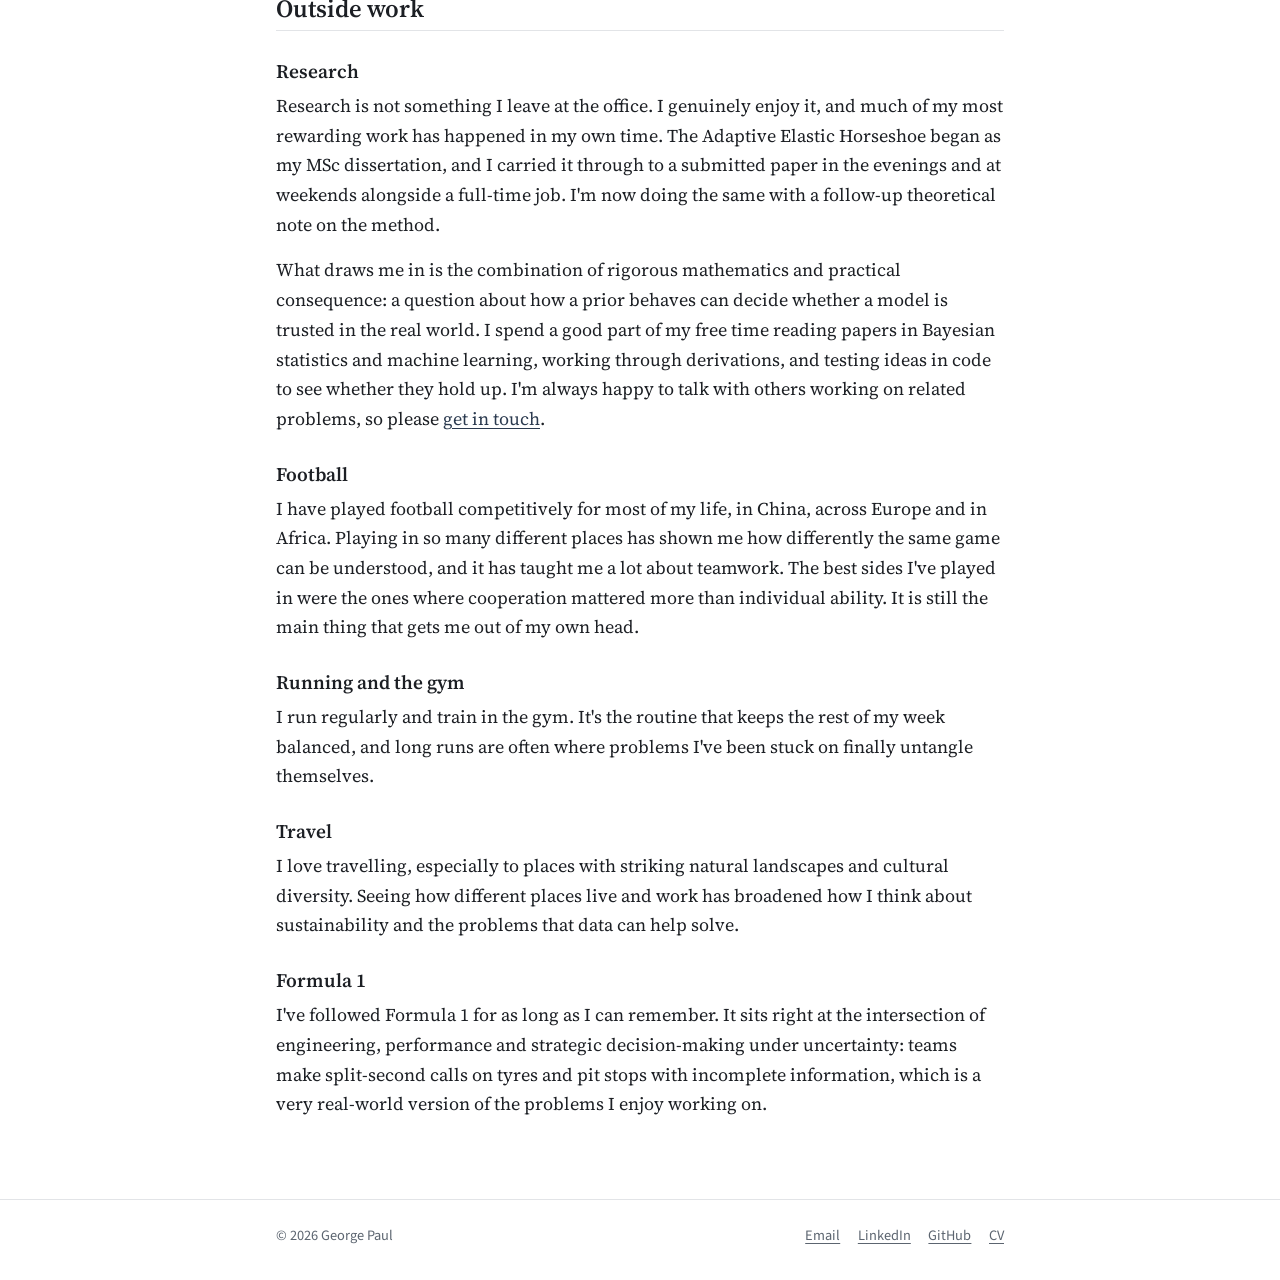
==== commit d4c1e63e: "Redesign site as separate pages with a blog Replace the single scrolling page and sidebar with Home," ====
--- a/index.html
+++ b/index.html
@@ -2,639 +2,114 @@
 <html lang="en">
 <head>
     <meta charset="utf-8" />
-    <meta name="viewport" content="width=device-width, initial-scale=1, shrink-to-fit=no" />
-    <meta name="description" content="George Paul - statistician and machine learning researcher working on Bayesian methodology, uncertainty quantification and the evaluation of modern AI systems." />
+    <meta name="viewport" content="width=device-width, initial-scale=1" />
+    <title>George Paul</title>
+    <meta name="description" content="George Paul - statistician and machine learning researcher working on Bayesian methodology, uncertainty quantification and the evaluation of modern AI systems. Data Science Associate at IBM." />
     <meta name="author" content="George Paul" />
-    <meta name="keywords" content="George Paul, Bayesian statistics, machine learning research, shrinkage priors, uncertainty quantification, LLM evaluation, PhD" />
+    <meta name="keywords" content="George Paul, Bayesian statistics, machine learning research, shrinkage priors, uncertainty quantification, IBM, PhD" />
     <meta name="robots" content="index, follow" />
-    <title>George Paul - Statistics &amp; Machine Learning Research</title>
     <link rel="icon" type="image/x-icon" href="assets/img/favicon.ico" />
-    <script src="https://use.fontawesome.com/releases/v6.3.0/js/all.js" crossorigin="anonymous"></script>
-    <link href="css/styles.css" rel="stylesheet" />
-    <style>
-        :root {
-            --ink: #1c1f24;
-            --accent: #3a4048;
-            --accent-hover: #2a2e34;
-            --muted: #5c6570;
-            --surface: #f3f4f5;
-            --border: #d4d7db;
-            --chip-bg: #e8eaed;
-            --chip-text: #3a4048;
-        }
+    <link rel="preconnect" href="https://fonts.googleapis.com" />
+    <link rel="preconnect" href="https://fonts.gstatic.com" crossorigin />
+    <link href="https://fonts.googleapis.com/css2?family=Source+Sans+3:wght@400;500;600&family=Source+Serif+4:ital,opsz,wght@0,8..60,400;0,8..60,600;1,8..60,400&display=swap" rel="stylesheet" />
+    <link rel="stylesheet" href="assets/css/site.css" />
+    <script>try { var t = localStorage.getItem('theme'); if (t === 'dark' || t === 'light') document.documentElement.dataset.theme = t; } catch (e) {}</script>
+</head>
+<body>
+    <header class="site-header">
+        <div class="wrap header-inner">
+            <a class="site-name" href="index.html">George Paul</a>
+            <nav class="site-nav" aria-label="Main">
+                <a href="index.html" aria-current="page">Home</a>
+                <a href="research.html">Research</a>
+                <a href="experience.html">Experience</a>
+                <a href="academic.html">Academic</a>
+                <a href="blog.html">Blog</a>
+                <a href="contact.html">Contact</a>
+            </nav>
+            <button class="theme-toggle" type="button" aria-label="Toggle dark mode">Dark</button>
+        </div>
+    </header>
 
-        html {
-            scroll-behavior: smooth;
-        }
-
-        body {
-            color: var(--ink);
-            background: #fff;
-        }
-
-        body, h1, h2, h3, h4, h5, h6, p, a {
-            font-family: "Helvetica Neue", Helvetica, Arial, sans-serif !important;
-        }
-
-        a {
-            color: var(--accent);
-        }
-
-        a:hover {
-            color: var(--ink);
-        }
-
-        .text-primary {
-            color: var(--muted) !important;
-        }
-
-        .navbar-nav .nav-link,
-        .subheading,
-        .resume-section-content h2,
-        h1, h2, h3, h4, h5, h6 {
-            text-transform: none !important;
-        }
-
-        .resume-section-content h2 {
-            color: var(--ink);
-            border-bottom: 1px solid var(--border);
-            padding-bottom: 0.6rem;
-        }
-
-        .subheading {
-            color: var(--muted) !important;
-        }
-
-        #sideNav {
-            background-color: var(--ink) !important;
-        }
-
-        #sideNav .nav-link {
-            color: rgba(255, 255, 255, 0.72) !important;
-            letter-spacing: 0.02em;
-        }
-
-        #sideNav .nav-link:hover,
-        #sideNav .nav-link.active {
-            color: #fff !important;
-        }
-
-        .social-icons {
-            margin-bottom: 1.5rem;
-        }
-
-        .social-icon {
-            color: var(--accent);
-            border: 1px solid var(--border);
-            background: #fff;
-        }
-
-        .social-icon:hover {
-            transform: none;
-            transition: color 0.15s, border-color 0.15s, background 0.15s;
-            color: #fff;
-            background: var(--accent);
-            border-color: var(--accent);
-        }
-
-        form input, form textarea {
-            width: 100%;
-            padding: 0.75rem;
-            font-size: 1rem;
-            border: 1px solid var(--border);
-            border-radius: 0.2rem;
-            color: var(--ink);
-        }
-
-        form input:focus, form textarea:focus {
-            outline: none;
-            border-color: var(--accent);
-            box-shadow: 0 0 0 2px rgba(58, 64, 72, 0.12);
-        }
-
-        form .btn {
-            background-color: var(--accent);
-            color: white;
-            padding: 0.6rem 1.2rem;
-            border: none;
-            border-radius: 0.2rem;
-            cursor: pointer;
-            font-weight: 600;
-            box-shadow: none;
-        }
-
-        form .btn:hover, .btn-primary:hover {
-            background-color: var(--accent-hover);
-        }
-
-        #form-message {
-            margin-top: 1rem;
-            display: none;
-            color: var(--muted);
-            font-weight: 500;
-        }
-
-        .hero-section {
-            padding: 6.5rem 0 4.5rem 0;
-            background: linear-gradient(180deg, #eceef0 0%, #f7f8f9 100%);
-            text-align: center;
-            transition: background 0.3s;
-            border-bottom: 1px solid var(--border);
-        }
-
-        .hero-section img {
-            width: 140px;
-            height: 140px;
-            object-fit: cover;
-            border-radius: 50%;
-            margin-bottom: 2.5rem;
-            border: 2px solid var(--border);
-        }
-
-        .hero-section h1 {
-            margin-bottom: 1.25rem;
-            font-size: 3.25rem;
-            color: var(--ink);
-            font-weight: 600;
-            letter-spacing: -0.02em;
-        }
-
-        .hero-section .lead {
-            margin-bottom: 2rem;
-            font-size: 1.15rem;
-            color: var(--muted);
-            max-width: 36rem;
-            margin-left: auto;
-            margin-right: auto;
-        }
-
-        .hero-section .cv-btn {
-            margin-bottom: 3rem;
-        }
-
-        .hero-section .social-icons {
-            margin-bottom: 0;
-        }
-
-        .btn-primary, .cv-btn {
-            background-color: var(--accent);
-            color: #fff;
-            border: none;
-            border-radius: 0.2rem;
-            padding: 0.6rem 1.2rem;
-            font-weight: 600;
-            margin: 0.5rem 0.25rem;
-            transition: background 0.2s;
-            box-shadow: none;
-        }
-
-        .btn-primary:hover, .cv-btn:hover {
-            background-color: var(--accent-hover);
-        }
-
-        .fade-in {
-            opacity: 0;
-            transform: translateY(16px);
-            transition: opacity 0.6s ease, transform 0.6s ease;
-        }
-
-        .fade-in.visible {
-            opacity: 1;
-            transform: none;
-        }
-
-        .dark-mode {
-            background: #141618 !important;
-            color: #d8dbe0 !important;
-        }
-
-        .dark-mode .hero-section {
-            background: linear-gradient(180deg, #1a1d21 0%, #141618 100%) !important;
-            border-bottom-color: #2a2e34;
-        }
-
-        .dark-mode .resume-section-content,
-        .dark-mode .navbar,
-        .dark-mode .container-fluid {
-            background: #141618 !important;
-            color: #d8dbe0 !important;
-        }
-
-        .dark-mode .resume-section-content h2 {
-            border-bottom-color: #2a2e34;
-            color: #f0f1f2;
-        }
-
-        .dark-mode .subheading,
-        .dark-mode .text-primary,
-        .dark-mode .hero-section .lead {
-            color: #9aa3ad !important;
-        }
-
-        .dark-mode a {
-            color: #c5cad1;
-        }
-
-        .dark-mode .btn-primary, .dark-mode .cv-btn {
-            background-color: #4a525c !important;
-            color: #fff !important;
-        }
-
-        .dark-mode .btn-primary:hover, .dark-mode .cv-btn:hover {
-            background-color: #5c6570 !important;
-        }
-
-        .dark-toggle {
-            position: fixed;
-            top: 1.5rem;
-            right: 1.5rem;
-            z-index: 9999;
-            background: #fff;
-            color: var(--accent);
-            border: 1px solid var(--border);
-            border-radius: 0.25rem;
-            width: 40px;
-            height: 40px;
-            display: flex;
-            align-items: center;
-            justify-content: center;
-            cursor: pointer;
-            font-size: 0.75rem;
-            font-weight: 600;
-            letter-spacing: 0.04em;
-            box-shadow: none;
-        }
-
-        .dark-mode .dark-toggle {
-            background: #1a1d21;
-            color: #d8dbe0;
-            border: 1px solid #3a4048;
-        }
-
-        .badge-skill {
-            display: inline-block;
-            background: var(--chip-bg);
-            color: var(--chip-text);
-            border: 1px solid var(--border);
-            border-radius: 0.2rem;
-            padding: 0.3em 0.75em;
-            margin: 0.2em 0.2em 0.2em 0;
-            font-size: 0.9em;
-            font-weight: 500;
-        }
-
-        .dark-mode .badge-skill {
-            background: #1f2328;
-            color: #c5cad1;
-            border-color: #3a4048;
-        }
-
-        .spinner {
-            display: none;
-            width: 24px;
-            height: 24px;
-            border: 3px solid var(--accent);
-            border-top: 3px solid #fff;
-            border-radius: 50%;
-            animation: spin 1s linear infinite;
-            margin: 0 auto;
-        }
-
-        @keyframes spin {
-            0% { transform: rotate(0deg); }
-            100% { transform: rotate(360deg); }
-        }
-    </style>
-</head>
-<body id="page-top">
-    <button class="dark-toggle" id="darkToggle" title="Toggle dark mode" aria-label="Toggle dark mode">Dark</button>
-    <section class="hero-section fade-in">
-        <h1>George Paul</h1>
-        <p class="lead">Bayesian statistics &amp; machine learning research · Data Science Associate at IBM · MSc Data Science (Distinction), University of Bath</p>
-        <div class="social-icons">
-            <a class="social-icon" href="https://www.linkedin.com/in/george-paul-9a08511b0" target="_blank" rel="noopener noreferrer" aria-label="LinkedIn"><i class="fab fa-linkedin-in"></i></a>
-        </div>
-        <p class="mt-3 mb-0">
-            <a class="cv-btn" href="assets/cv.pdf" download="George_Paul_CV.pdf">Download CV</a>
-        </p>
-    </section>
-    <!-- Navigation -->
-    <nav class="navbar navbar-expand-lg navbar-dark fixed-top" id="sideNav">
-        <a class="navbar-brand js-scroll-trigger" href="#page-top">
-            <span class="d-block d-lg-none">George Paul</span>
-            <span class="d-none d-lg-block"><img class="img-fluid img-profile rounded-circle mx-auto mb-2" src="assets/img/headshot.jpg" alt="George Paul" style="border: 2px solid rgba(255,255,255,0.2);" /></span>
-        </a>
-        <button class="navbar-toggler" type="button" data-bs-toggle="collapse" data-bs-target="#navbarResponsive">
-            <span class="navbar-toggler-icon"></span>
-        </button>
-        <div class="collapse navbar-collapse" id="navbarResponsive">
-            <ul class="navbar-nav">
-                <li class="nav-item"><a class="nav-link js-scroll-trigger" href="#about">About</a></li>
-                <li class="nav-item"><a class="nav-link js-scroll-trigger" href="#research">Publications &amp; Research</a></li>
-                <li class="nav-item"><a class="nav-link js-scroll-trigger" href="#experience">Experience</a></li>
-                <li class="nav-item"><a class="nav-link js-scroll-trigger" href="#education">Education</a></li>
-                <li class="nav-item"><a class="nav-link js-scroll-trigger" href="#skills">Skills</a></li>
-                <li class="nav-item"><a class="nav-link js-scroll-trigger" href="#interests">Interests</a></li>
-                <li class="nav-item"><a class="nav-link js-scroll-trigger" href="#contact">Contact</a></li>
-            </ul>
-        </div>
-    </nav>
-
-    <!-- Page Content -->
-    <div class="container-fluid p-0">
-        <!-- About -->
-        <section class="resume-section fade-in" id="about">
-            <div class="resume-section-content">
-                <div class="subheading mb-4">
-                    London, United Kingdom · (+44) 7841 402737 · 
-                    <a href="mailto:georgepaul.data@gmail.com">georgepaul.data@gmail.com</a>
-                </div>
-                <p class="lead mb-5">
-                My research path runs from an MSc dissertation that grew into a first-author methodological paper on Bayesian shrinkage priors, through an applied research role in industry fine-tuning and rigorously evaluating vision-language and language models — work that became a peer-reviewed EC3 2026 paper. That transition gave me hands-on experience of the gap between how models are evaluated on small held-out sets and how they behave in deployment. I am now a Data Science Associate in IBM's AI and Analytics team, and I hold an MSc in Data Science (Distinction) from the University of Bath and a BSc in Mathematics from the University of Manchester.
-                </p>
+    <main class="wrap">
+        <section class="hero">
+            <img class="hero-photo" src="assets/img/headshot.jpg" alt="George Paul" />
+            <div>
+                <h1>George Paul</h1>
+                <p class="lead">Bayesian statistics and machine learning research. Data Science Associate in IBM's AI and Analytics team, London.</p>
             </div>
         </section>
-        <hr class="m-0" />
 
-        <!-- Publications & Research Experience -->
-        <section class="resume-section fade-in" id="research">
-            <div class="resume-section-content">
-                <h2 class="mb-5">Publications and Research Experience</h2>
+        <p>My research path runs from an MSc dissertation that grew into a first-author methodological paper on Bayesian shrinkage priors, through an applied research role in industry fine-tuning and rigorously evaluating vision-language and language models &mdash; work that became a peer-reviewed EC3 2026 paper. That transition gave me hands-on experience of the gap between how models are evaluated on small held-out sets and how they behave in deployment.</p>
+        <p>I hold an MSc in Data Science (Distinction) from the University of Bath, where my dissertation was supervised by Prof. Michael Tipping, and a BSc in Mathematics from the University of Manchester.</p>
 
-                <div class="d-flex flex-column flex-md-row justify-content-between mb-5">
-                    <div class="flex-grow-1">
-                        <h3 class="mb-0">The Adaptive Elastic Horseshoe Prior</h3>
-                        <div class="subheading mb-2">University of Bath &middot; First author, with Prof. Michael Tipping. Submitted to <em>Communications in Statistics</em>.</div>
-                        <p><strong>The problem.</strong> Shrinkage priors fix their regularisation geometry in advance, so none adapts when sparse and correlated structure appear in the same data. Building energy data, where I first met the problem, is exactly that: a few strong drivers alongside many weak, collinear ones.</p>
-                        <p><strong>The approach.</strong> A single prior that learns the balance between sparse and grouped shrinkage from the data by empirical Bayes, then gives the exact closed-form posterior over the coefficients. Features expected to be sparse can be routed through a separate Automatic Relevance Determination block. I showed that the procedure fitting the prior is well-defined and converges locally at the point it reaches in practice, and checked this against observed runs.</p>
-                        <p><strong>Reliability.</strong> I diagnosed a non-convergence in an earlier version of the fitting procedure: a period-2 oscillation that R&#770; could not detect, because all chains started from the same unconverged point. Correcting it reversed the real-data result.</p>
-                        <p><strong>Findings.</strong> Across eight simulation studies and a standard benchmark dataset, the prior adapts to correlation as intended and reduces error relative to the horseshoe when features form strongly correlated groups. Assigning a separate sparse prior to irrelevant features cuts false positives roughly threefold. It does not help on purely sparse designs or when the number of features approaches the sample size, and its uncertainty is conditional on plug-in hyperparameters; the paper reports all three.</p>
-                        <p><strong>Where it goes next.</strong> The adaptive updates are not yet derived from a single objective, and posterior contraction is open. I am working on both in a follow-up theoretical note (in preparation).</p>
-                        <p>Began as my MSc dissertation (81%); developed further independently alongside full-time employment.</p>
-                    </div>
-                    <div class="flex-shrink-0"><span class="text-primary">Feb 2025 – Present</span></div>
-                </div>
+        <div class="button-row">
+            <a class="button" href="assets/cv.pdf" download="George_Paul_CV.pdf">Download CV</a>
+            <a class="button secondary" href="https://www.linkedin.com/in/george-paul-9a08511b0" target="_blank" rel="noopener noreferrer">LinkedIn</a>
+            <a class="button secondary" href="https://github.com/georgepaul171" target="_blank" rel="noopener noreferrer">GitHub</a>
+            <a class="button secondary" href="mailto:georgepaul.data@gmail.com">Email</a>
+        </div>
 
-                <div class="d-flex flex-column flex-md-row justify-content-between mb-5">
-                    <div class="flex-grow-1">
-                        <h3 class="mb-0"><a href="https://ec-3.org/publication/ec32026_305/" target="_blank" rel="noopener noreferrer">Benchmarking Deep Learning for Engineering Drawing Layout Detection</a></h3>
-                        <div class="subheading mb-2">[Co-authors incl. <strong>Paul, G.</strong>] (2026) &middot; peer-reviewed, <em>Proceedings of EC3</em>, Corfu</div>
-                        <p class="mb-2">DOI: <a href="https://doi.org/10.35490/EC3.2026.305" target="_blank" rel="noopener noreferrer">10.35490/EC3.2026.305</a></p>
-                        <p><strong>The problem.</strong> Layout-detection models are typically trained and validated on text-heavy documents. Whether those methods transfer to engineering drawings — sparse, line-based, and structurally unlike office paperwork — had not been systematically tested, despite clear practical need in the built-environment sector.</p>
-                        <p><strong>The approach.</strong> Working with facade engineers to agree what should be labelled, we built an annotated dataset of real drawings and compared five architectures under matched conditions. I led the vision-language arm, fine-tuning Qwen3-VL via parameter-efficient adaptation with a dual-query grounding strategy, and designed the held-out evaluation protocol used across the comparison.</p>
-                        <p><strong>Findings.</strong> The vision-language model achieved the highest F1 of the five (0.911), with strong semantic classification, but weaker localisation precision than the specialised detectors and a latency that rules it out for real-time use. Separately, an ablation showed models pre-trained on general documents performed worse than equivalent models without that pre-training: prior knowledge from one kind of data can hurt rather than help on a structurally different kind.</p>
-                        <p><strong>Where it goes next.</strong> Testing how far these results transfer beyond a single engineering domain, through zero-shot tests of domain shift and few-shot measurement of how quickly models adapt.</p>
-                    </div>
-                    <div class="flex-shrink-0"><span class="text-primary">2025 – 2026</span></div>
-                </div>
+        <h2>News</h2>
+        <ul class="news">
+            <li><span class="entry-date">Nov 2026</span><span>Started this blog, with monthly updates on research and work. <a href="blog/2026-11-new-site.html">Read the first post</a>.</span></li>
+            <li><span class="entry-date">Oct 2026</span><span>Joined IBM's AI and Analytics team as a Data Science Associate (Machine Learning).</span></li>
+            <li><span class="entry-date">2026</span><span><a href="research.html#aeh">The Adaptive Elastic Horseshoe Prior</a>, with Prof. Michael Tipping, submitted to <em>Communications in Statistics</em>.</span></li>
+            <li><span class="entry-date">2026</span><span><a href="research.html#ec3">Benchmarking Deep Learning for Engineering Drawing Layout Detection</a> published in the <em>Proceedings of EC3 2026</em>.</span></li>
+            <li><span class="entry-date">Jan 2026</span><span>Completed the MSc in Data Science at the University of Bath with Distinction.</span></li>
+        </ul>
 
-                <div class="d-flex flex-column flex-md-row justify-content-between">
-                    <div class="flex-grow-1">
-                        <h3 class="mb-0">Reinforcement Learning with PPO</h3>
-                        <div class="subheading mb-2">Academic coursework &middot; team project</div>
-                        <p><strong>The problem.</strong> Teaching an agent effective long-horizon behaviour from sparse rewards is hard: small design choices in representation and reward shape strategy in ways that are easy to get wrong.</p>
-                        <p><strong>The approach.</strong> We trained a PPO agent in a boxing environment. I focused on the feature extractor and on how reward shaping changed long-term play — a useful counterweight to my Bayesian work in thinking about sequential decisions under uncertainty.</p>
-                        <p><strong>Where it goes next.</strong> The project reinforced how much evaluation and ablation matter when comparing algorithmic choices, a theme that carries into my applied evaluation work.</p>
-                    </div>
-                    <div class="flex-shrink-0"><span class="text-primary">2025</span></div>
-                </div>
-            </div>
-        </section>
-        <hr class="m-0" />
+        <h2>Explore</h2>
+        <div class="card-grid">
+            <a class="card" href="research.html">
+                <h3>Research</h3>
+                <p>Bayesian shrinkage priors, and benchmarking vision-language models on engineering drawings.</p>
+            </a>
+            <a class="card" href="experience.html">
+                <h3>Experience</h3>
+                <p>IBM, Buro Happold, Green Place Assets and earlier roles, plus skills.</p>
+            </a>
+            <a class="card" href="academic.html">
+                <h3>Academic</h3>
+                <p>Bath, Manchester and A-Levels, with grades, modules and coursework projects.</p>
+            </a>
+            <a class="card" href="blog.html">
+                <h3>Blog</h3>
+                <p>Monthly updates on what I'm working on and thinking about.</p>
+            </a>
+        </div>
 
-        <!-- Experience -->
-        <section class="resume-section fade-in" id="experience">
-            <div class="resume-section-content">
-                <h2 class="mb-5">Experience</h2>
-                <div class="d-flex flex-column flex-md-row justify-content-between mb-5">
-                    <div class="flex-grow-1">
-                        <h3 class="mb-0">Data Science Associate (Machine Learning)</h3>
-                        <div class="subheading mb-3">IBM &middot; London</div>
-                        <ul>
-                            <li>Applying machine learning within IBM's AI and Analytics department.</li>
-                        </ul>
-                    </div>
-                    <div class="flex-shrink-0"><span class="text-primary">October 2026 – Present</span></div>
-                </div>
-                <div class="d-flex flex-column flex-md-row justify-content-between mb-5">
-                    <div class="flex-grow-1">
-                        <h3 class="mb-0">Data Science Analyst</h3>
-                        <div class="subheading mb-3">Buro Happold &middot; London</div>
-                        <ul>
-                            <li><strong>LLM/VLM fine-tuning &amp; evaluation:</strong> fine-tuned vision-language and language models (PyTorch, LoRA, SWIFT; Azure ML) for structured extraction from 1,500+ technical documents, owning the labelling framework and evaluation protocol that fed into our peer-reviewed EC3 2026 paper.</li>
-                            <li><strong>Anomaly &amp; risk detection at scale:</strong> built a geospatial risk-scoring system combining five years of time-series outage data with satellite-derived features, producing failure-risk rankings across 10,000+ assets. Tuned the precision/recall operating point against the asymmetric cost of false positives versus missed failures.</li>
-                            <li><strong>Validation infrastructure:</strong> developed end-to-end model-validation pipelines in Python on Azure, with explicit checks for robustness to distribution shift.</li>
-                            <li><strong>AI Super User:</strong> guided adoption of AI tooling across the business, running internal sessions and advising colleagues from non-technical disciplines. Also contributed to the Riyadh 2030 Expo Smart City and Digital Twin workstreams.</li>
-                        </ul>
-                    </div>
-                    <div class="flex-shrink-0"><span class="text-primary">September 2025 – September 2026</span></div>
-                </div>
-                <div class="d-flex flex-column flex-md-row justify-content-between mb-5">
-                    <div class="flex-grow-1">
-                        <h3 class="mb-0">Data Science Intern</h3>
-                        <div class="subheading mb-3">Green Place Assets &middot; Remote</div>
-                        <ul>
-                            <li>Designed a building-performance index combining time-series volatility, peer benchmarking and multivariate scoring.</li>
-                            <li>Built gradient-boosting and random-forest models on tabular and geospatial data (out-of-sample R&sup2; = 0.81), validated by cross-validation.</li>
-                        </ul>
-                    </div>
-                    <div class="flex-shrink-0"><span class="text-primary">June 2024 – July 2025</span></div>
-                </div>
+        <h2>Outside work</h2>
 
-                <div class="d-flex flex-column flex-md-row justify-content-between mb-5">
-                    <div class="flex-grow-1">
-                        <h3 class="mb-0">Physics and Sustainability Intern</h3>
-                        <div class="subheading mb-3">Buro Happold</div>
-                        <ul>
-                            <li>Conducted thermal simulations on buildings to model energy usage.</li>
-                            <li>Gained experience in physical modelling and sustainability-focused engineering processes.</li>
-                        </ul>
-                    </div>
-                    <div class="flex-shrink-0"><span class="text-primary">June 2019</span></div>
-                </div>
+        <h3>Research</h3>
+        <p>Research is not something I leave at the office. I genuinely enjoy it, and much of my most rewarding work has happened in my own time. The Adaptive Elastic Horseshoe began as my MSc dissertation, and I carried it through to a submitted paper in the evenings and at weekends alongside a full-time job. I'm now doing the same with a follow-up theoretical note on the method.</p>
+        <p>What draws me in is the combination of rigorous mathematics and practical consequence: a question about how a prior behaves can decide whether a model is trusted in the real world. I spend a good part of my free time reading papers in Bayesian statistics and machine learning, working through derivations, and testing ideas in code to see whether they hold up. I'm always happy to talk with others working on related problems, so please <a href="contact.html">get in touch</a>.</p>
 
-                <div class="d-flex flex-column flex-md-row justify-content-between mb-5">
-                    <div class="flex-grow-1">
-                        <h3 class="mb-0">Mathematics Tutor</h3>
-                        <div class="subheading mb-3">Self Employed</div>
-                        <ul>
-                            <li>Taught mathematics and statistics to GCSE and A-Level students for six years, adapting explanations to each learner.</li>
-                            <li>Helped students consistently reach A/A* grades through concept simplification and structured guidance.</li>
-                        </ul>
-                    </div>
-                    <div class="flex-shrink-0"><span class="text-primary">July 2018 – June 2024</span></div>
-                </div>
+        <h3>Football</h3>
+        <p>I have played football competitively for most of my life, in China, across Europe and in Africa. Playing in so many different places has shown me how differently the same game can be understood, and it has taught me a lot about teamwork. The best sides I've played in were the ones where cooperation mattered more than individual ability. It is still the main thing that gets me out of my own head.</p>
 
-                <div class="d-flex flex-column flex-md-row justify-content-between mb-5">
-                    <div class="flex-grow-1">
-                        <h3 class="mb-0">Warehouse Assistant</h3>
-                        <div class="subheading mb-3">Pong Cheese Ltd</div>
-                        <ul>
-                            <li>Managed warehouse operations during university breaks, processing 1000+ daily orders.</li>
-                            <li>Took on a leadership role coordinating colleagues and keeping workflows running smoothly under pressure.</li>
-                        </ul>
-                    </div>
-                    <div class="flex-shrink-0"><span class="text-primary">July 2018 – December 2023</span></div>
-                </div>
-            </div>
-        </section>
-        <hr class="m-0" />
+        <h3>Running and the gym</h3>
+        <p>I run regularly and train in the gym. It's the routine that keeps the rest of my week balanced, and long runs are often where problems I've been stuck on finally untangle themselves.</p>
 
-        <!-- Education -->
-        <section class="resume-section" id="education">
-            <div class="resume-section-content">
-                <h2 class="mb-5">Education</h2>
-                <div class="d-flex flex-column flex-md-row justify-content-between mb-5">
-                    <div class="flex-grow-1">
-                        <h3 class="mb-0">University of Bath</h3>
-                        <div class="subheading mb-3">Master of Science, Data Science</div>
-                        <p>Distinction &mdash; overall 80.7%<br/><span class="subheading" style="font-size:0.9em;">Statistics 94% &middot; Machine Learning 91% &middot; Bayesian Machine Learning 88% &middot; Research 81%</span></p>
-                        <p>Statistical inference, probabilistic modelling, time-series analysis, deep learning and reinforcement learning. Dissertation supervised by Prof. Michael Tipping.</p>
-                    </div>
-                    <div class="flex-shrink-0"><span class="text-primary">September 2024 – January 2026</span></div>
-                </div>
-                <div class="d-flex flex-column flex-md-row justify-content-between mb-5">
-                    <div class="flex-grow-1">
-                        <h3 class="mb-0">University of Manchester</h3>
-                        <div class="subheading mb-3">Bachelor of Science, Mathematics</div>
-                        <p>Upper Second Class Honours (2:1)</p>
-                        <p>Probability theory, graph theory, mathematical statistics, stochastic processes, numerical methods, linear algebra; scientific computing in Python and MATLAB.</p>
-                    </div>
-                    <div class="flex-shrink-0"><span class="text-primary">September 2021 – June 2024</span></div>
-                </div>
-                <div class="d-flex flex-column flex-md-row justify-content-between">
-                    <div class="flex-grow-1">
-                        <h3 class="mb-0">Beechen Cliff School</h3>
-                        <div class="subheading mb-3">A-Levels &middot; Bath</div>
-                        <p>Further Mathematics A*, Mathematics A*, Physics A*, Chemistry A</p>
-                    </div>
-                    <div class="flex-shrink-0"><span class="text-primary">2019 – 2021</span></div>
-                </div>
-            </div>
-        </section>
-        <hr class="m-0" />
+        <h3>Travel</h3>
+        <p>I love travelling, especially to places with striking natural landscapes and cultural diversity. Seeing how different places live and work has broadened how I think about sustainability and the problems that data can help solve.</p>
 
-        <!-- Skills -->
-        <section class="resume-section fade-in" id="skills">
-            <div class="resume-section-content">
-                <h2 class="mb-5">Skills</h2>
-                <div class="subheading mb-3">Programming Languages &amp; Tools</div>
-                <div>
-                    <span class="badge-skill">Python</span>
-                    <span class="badge-skill">PyTorch</span>
-                    <span class="badge-skill">JAX</span>
-                    <span class="badge-skill">NumPy</span>
-                    <span class="badge-skill">SciPy</span>
-                    <span class="badge-skill">scikit-learn</span>
-                    <span class="badge-skill">statsmodels</span>
-                    <span class="badge-skill">Hugging Face</span>
-                    <span class="badge-skill">REST/model API integration</span>
-                    <span class="badge-skill">SQL</span>
-                    <span class="badge-skill">MATLAB</span>
-                    <span class="badge-skill">Git/GitHub</span>
-                    <span class="badge-skill">Azure ML</span>
-                    <span class="badge-skill">LaTeX</span>
-                </div>
-            </div>
-        </section>
-        <hr class="m-0" />
-        <!-- Interests -->
-        <section class="resume-section" id="interests">
-            <div class="resume-section-content">
-                <h2 class="mb-5">Interests</h2>
-                <p>I have played football competitively for most of my life, including in China, across Europe and in Africa. Outside work it is still the main thing that gets me out of my own head.</p>
-                <p>I also taught mathematics and statistics to GCSE and A-Level students for six years alongside my studies, which sharpened how I explain technical ideas to people approaching them for the first time.</p>
-                <p class="mb-0">Beyond that: running and the gym, travel, and a lifelong interest in Formula 1 for the intersection of engineering, performance and strategic decision-making under uncertainty.</p>
-            </div>
-        </section>
-        <hr class="m-0" />
-        <!-- Contact -->
-        <section class="resume-section fade-in" id="contact">
-            <div class="resume-section-content">
-                <h2 class="mb-5">Contact Me</h2>
-                <form action="https://formspree.io/f/mnndpeoz" method="POST">
-                    <div class="mb-3">
-                        <input type="email" name="email" class="form-control" placeholder="Your Email" required>
-                    </div>
-                    <div class="mb-3">
-                        <textarea name="message" rows="5" class="form-control" placeholder="Your Message" required></textarea>
-                    </div>
-                    <button type="submit" class="btn btn-primary">Send</button>
-                    <div class="spinner" id="formSpinner"></div>
-                </form>
-                <p id="form-message">Message sent. Thank you.</p>
-            </div>
-        </section>
-    </div>
+        <h3>Formula 1</h3>
+        <p>I've followed Formula 1 for as long as I can remember. It sits right at the intersection of engineering, performance and strategic decision-making under uncertainty: teams make split-second calls on tyres and pit stops with incomplete information, which is a very real-world version of the problems I enjoy working on.</p>
+    </main>
 
-    <!-- Bootstrap core JS -->
-    <script src="https://cdn.jsdelivr.net/npm/bootstrap@5.2.3/dist/js/bootstrap.bundle.min.js"></script>
-    <!-- Core theme JS -->
-    <script src="js/scripts.js"></script>
+    <footer class="site-footer">
+        <div class="wrap footer-inner">
+            <span>&copy; 2026 George Paul</span>
+            <span class="footer-links">
+                <a href="mailto:georgepaul.data@gmail.com">Email</a>
+                <a href="https://www.linkedin.com/in/george-paul-9a08511b0" target="_blank" rel="noopener noreferrer">LinkedIn</a>
+                <a href="https://github.com/georgepaul171" target="_blank" rel="noopener noreferrer">GitHub</a>
+                <a href="assets/cv.pdf" download="George_Paul_CV.pdf">CV</a>
+            </span>
+        </div>
+    </footer>
 
-    <script>
-        // Fade-in animation on scroll
-        function revealOnScroll() {
-            const fadeEls = document.querySelectorAll('.fade-in');
-            const windowHeight = window.innerHeight;
-            fadeEls.forEach(el => {
-                const top = el.getBoundingClientRect().top;
-                if (top < windowHeight - 60) {
-                    el.classList.add('visible');
-                }
-            });
-        }
-        window.addEventListener('scroll', revealOnScroll);
-        window.addEventListener('DOMContentLoaded', revealOnScroll);
-
-        // Dark mode toggle
-        const darkToggle = document.getElementById('darkToggle');
-        darkToggle.addEventListener('click', () => {
-            document.body.classList.toggle('dark-mode');
-            if(document.body.classList.contains('dark-mode')) {
-                localStorage.setItem('theme', 'dark');
-                darkToggle.innerText = 'Light';
-            } else {
-                localStorage.setItem('theme', 'light');
-                darkToggle.innerText = 'Dark';
-            }
-        });
-        // Persist dark mode
-        if(localStorage.getItem('theme') === 'dark') {
-            document.body.classList.add('dark-mode');
-            darkToggle.innerText = 'Light';
-        }
-
-        // Contact form with spinner
-        const form = document.querySelector("form");
-        const message = document.getElementById("form-message");
-        const spinner = document.getElementById("formSpinner");
-        form.addEventListener("submit", async function (e) {
-          e.preventDefault(); // Prevent page reload
-          spinner.style.display = 'block';
-          const formData = new FormData(form);
-          try {
-            const response = await fetch("https://formspree.io/f/mnndpeoz", {
-              method: "POST",
-              headers: { 'Accept': 'application/json' },
-              body: formData
-            });
-            spinner.style.display = 'none';
-            if (response.ok) {
-              form.reset();
-              message.style.display = "block";
-              setTimeout(() => {
-                message.style.display = "none";
-              }, 5000);
-            } else {
-              alert("There was an error. Please try again.");
-            }
-          } catch (err) {
-            spinner.style.display = 'none';
-            alert("Submission failed. Please check your connection and try again.");
-          }
-        });
-      </script>
-    
+    <script src="assets/js/site.js"></script>
 </body>
-</html>+</html>
--- a/assets/css/site.css
+++ b/assets/css/site.css
@@ -0,0 +1,531 @@
+/* Site-wide styles for georgepaul171.github.io */
+
+:root {
+    --bg: #ffffff;
+    --surface: #f5f5f3;
+    --ink: #1c1f24;
+    --muted: #5c6570;
+    --border: #e2e4e7;
+    --accent: #3a4048;
+    --accent-ink: #ffffff;
+    --link: #2b3a4f;
+    --chip-bg: #eceef0;
+    --chip-ink: #3a4048;
+    --serif: "Source Serif 4", Georgia, "Times New Roman", serif;
+    --sans: "Source Sans 3", "Helvetica Neue", Helvetica, Arial, sans-serif;
+    --wrap: 760px;
+    color-scheme: light;
+}
+
+@media (prefers-color-scheme: dark) {
+    :root:not([data-theme="light"]) {
+        --bg: #15171a;
+        --surface: #1d2024;
+        --ink: #e6e7e9;
+        --muted: #9aa1aa;
+        --border: #2c3036;
+        --accent: #d4d8de;
+        --accent-ink: #15171a;
+        --link: #c3cede;
+        --chip-bg: #24282d;
+        --chip-ink: #c9ced6;
+        color-scheme: dark;
+    }
+}
+
+:root[data-theme="dark"] {
+    --bg: #15171a;
+    --surface: #1d2024;
+    --ink: #e6e7e9;
+    --muted: #9aa1aa;
+    --border: #2c3036;
+    --accent: #d4d8de;
+    --accent-ink: #15171a;
+    --link: #c3cede;
+    --chip-bg: #24282d;
+    --chip-ink: #c9ced6;
+    color-scheme: dark;
+}
+
+*, *::before, *::after {
+    box-sizing: border-box;
+}
+
+html {
+    -webkit-text-size-adjust: 100%;
+}
+
+body {
+    margin: 0;
+    background: var(--bg);
+    color: var(--ink);
+    font-family: var(--serif);
+    font-size: 18px;
+    line-height: 1.65;
+    display: flex;
+    flex-direction: column;
+    min-height: 100vh;
+}
+
+main {
+    flex: 1;
+}
+
+.wrap {
+    max-width: var(--wrap);
+    margin: 0 auto;
+    padding: 0 16px;
+}
+
+h1, h2, h3 {
+    font-family: var(--serif);
+    font-weight: 600;
+    line-height: 1.25;
+    color: var(--ink);
+}
+
+h1 {
+    font-size: 2.4rem;
+    margin: 0 0 0.75rem;
+}
+
+h2 {
+    font-size: 1.55rem;
+    margin: 3rem 0 1.25rem;
+    padding-bottom: 0.4rem;
+    border-bottom: 1px solid var(--border);
+}
+
+h3 {
+    font-size: 1.2rem;
+    margin: 0 0 0.25rem;
+}
+
+p {
+    margin: 0 0 1rem;
+}
+
+a {
+    color: var(--link);
+    text-decoration-thickness: 1px;
+    text-underline-offset: 3px;
+}
+
+a:hover {
+    color: var(--ink);
+}
+
+img {
+    max-width: 100%;
+}
+
+/* Header and navigation */
+
+.site-header {
+    border-bottom: 1px solid var(--border);
+    background: var(--bg);
+}
+
+.header-inner {
+    display: flex;
+    align-items: center;
+    flex-wrap: wrap;
+    gap: 0.5rem 1.5rem;
+    padding-top: 1.1rem;
+    padding-bottom: 1.1rem;
+}
+
+.site-name {
+    font-family: var(--serif);
+    font-size: 1.3rem;
+    font-weight: 600;
+    color: var(--ink);
+    text-decoration: none;
+    margin-right: auto;
+}
+
+.site-nav {
+    display: flex;
+    flex-wrap: wrap;
+    gap: 0.25rem 1.1rem;
+}
+
+.site-nav a {
+    font-family: var(--sans);
+    color: var(--muted);
+    text-decoration: none;
+    font-size: 0.95rem;
+    padding: 0.15rem 0;
+    border-bottom: 1px solid transparent;
+}
+
+.site-nav a:hover {
+    color: var(--ink);
+}
+
+.site-nav a[aria-current="page"] {
+    color: var(--ink);
+    border-bottom-color: var(--ink);
+}
+
+.theme-toggle {
+    font: inherit;
+    font-size: 0.85rem;
+    color: var(--muted);
+    background: transparent;
+    border: 1px solid var(--border);
+    border-radius: 4px;
+    padding: 0.2rem 0.6rem;
+    cursor: pointer;
+}
+
+.theme-toggle:hover {
+    color: var(--ink);
+    border-color: var(--muted);
+}
+
+/* Small interface text (menu, dates, labels, buttons, tags) stays in the sans companion */
+.theme-toggle,
+.entry-date,
+.entry-meta,
+.chips li,
+.button,
+.form-field label,
+.site-footer {
+    font-family: var(--sans);
+}
+
+@media (max-width: 640px) {
+    body {
+        font-size: 17px;
+    }
+
+    h1 {
+        font-size: 2rem;
+    }
+
+    .site-nav {
+        order: 3;
+        width: 100%;
+    }
+}
+
+/* Page sections */
+
+.page-intro {
+    padding: 3rem 0 0.5rem;
+}
+
+.page-intro .lead {
+    font-size: 1.1rem;
+    color: var(--muted);
+}
+
+.muted {
+    color: var(--muted);
+}
+
+.small {
+    font-size: 0.9rem;
+}
+
+.entry {
+    margin-bottom: 2.25rem;
+}
+
+h2 + h3,
+p + h3 {
+    margin-top: 1.75rem;
+    margin-bottom: 0.5rem;
+}
+
+.entry-head {
+    display: flex;
+    justify-content: space-between;
+    align-items: baseline;
+    gap: 0.25rem 1rem;
+    flex-wrap: wrap;
+}
+
+.entry-date {
+    color: var(--muted);
+    font-size: 0.9rem;
+    white-space: nowrap;
+}
+
+.entry-meta {
+    color: var(--muted);
+    font-size: 0.95rem;
+    margin-bottom: 0.75rem;
+}
+
+.entry ul {
+    padding-left: 1.2rem;
+    margin: 0 0 1rem;
+}
+
+.entry li {
+    margin-bottom: 0.4rem;
+}
+
+.chips {
+    display: flex;
+    flex-wrap: wrap;
+    gap: 0.4rem;
+    padding: 0;
+    margin: 0 0 1.25rem;
+    list-style: none;
+}
+
+.chips li {
+    background: var(--chip-bg);
+    color: var(--chip-ink);
+    border-radius: 4px;
+    padding: 0.15rem 0.6rem;
+    font-size: 0.9rem;
+}
+
+.button {
+    display: inline-block;
+    font-size: 0.95rem;
+    font-weight: 500;
+    background: var(--accent);
+    color: var(--accent-ink);
+    border: 1px solid var(--accent);
+    border-radius: 4px;
+    padding: 0.45rem 1rem;
+    text-decoration: none;
+    cursor: pointer;
+}
+
+.button:hover {
+    color: var(--accent-ink);
+    opacity: 0.88;
+}
+
+.button.secondary {
+    background: transparent;
+    color: var(--ink);
+    border-color: var(--border);
+}
+
+.button.secondary:hover {
+    border-color: var(--muted);
+    opacity: 1;
+}
+
+.button-row {
+    display: flex;
+    flex-wrap: wrap;
+    gap: 0.6rem;
+    margin: 1.25rem 0;
+}
+
+/* Home */
+
+.hero {
+    display: flex;
+    gap: 2rem;
+    align-items: center;
+    padding: 3.5rem 0 1rem;
+}
+
+.hero-photo {
+    width: 150px;
+    height: 150px;
+    border-radius: 50%;
+    object-fit: cover;
+    flex-shrink: 0;
+    border: 1px solid var(--border);
+}
+
+.hero .lead {
+    font-size: 1.1rem;
+    color: var(--muted);
+    margin-bottom: 0;
+}
+
+@media (max-width: 640px) {
+    .hero {
+        flex-direction: column;
+        align-items: flex-start;
+        gap: 1.25rem;
+        padding-top: 2.5rem;
+    }
+
+    .hero-photo {
+        width: 110px;
+        height: 110px;
+    }
+}
+
+.card-grid {
+    display: grid;
+    grid-template-columns: repeat(auto-fit, minmax(220px, 1fr));
+    gap: 1rem;
+}
+
+.card {
+    display: block;
+    border: 1px solid var(--border);
+    border-radius: 6px;
+    padding: 1rem 1.1rem;
+    text-decoration: none;
+    color: var(--ink);
+    background: var(--bg);
+}
+
+.card:hover {
+    border-color: var(--muted);
+    color: var(--ink);
+}
+
+.card h3 {
+    font-size: 1.1rem;
+}
+
+.card p {
+    color: var(--muted);
+    font-size: 0.92rem;
+    margin: 0;
+}
+
+.news {
+    list-style: none;
+    padding: 0;
+    margin: 0;
+}
+
+.news li {
+    display: grid;
+    grid-template-columns: 6.5rem 1fr;
+    gap: 1rem;
+    padding: 0.55rem 0;
+    border-bottom: 1px solid var(--border);
+}
+
+.news li:last-child {
+    border-bottom: none;
+}
+
+.news .entry-date {
+    white-space: normal;
+}
+
+@media (max-width: 480px) {
+    .news li {
+        grid-template-columns: 1fr;
+        gap: 0;
+    }
+}
+
+/* Blog */
+
+.post-list {
+    list-style: none;
+    padding: 0;
+    margin: 0;
+}
+
+.post-list li {
+    padding: 1.25rem 0;
+    border-bottom: 1px solid var(--border);
+}
+
+.post-list h3 a {
+    color: var(--ink);
+    text-decoration: none;
+}
+
+.post-list h3 a:hover {
+    text-decoration: underline;
+}
+
+.post-list p {
+    margin: 0.35rem 0 0;
+    color: var(--muted);
+}
+
+.post {
+    padding: 3rem 0 1rem;
+}
+
+.post h2 {
+    font-size: 1.3rem;
+    margin-top: 2.25rem;
+    border-bottom: none;
+    padding-bottom: 0;
+}
+
+.post-footer {
+    margin-top: 3rem;
+    padding-top: 1rem;
+    border-top: 1px solid var(--border);
+}
+
+/* Contact form */
+
+.form-field {
+    margin-bottom: 1rem;
+}
+
+.form-field label {
+    display: block;
+    font-size: 0.9rem;
+    color: var(--muted);
+    margin-bottom: 0.3rem;
+}
+
+.form-field input,
+.form-field textarea {
+    width: 100%;
+    font: inherit;
+    font-size: 1rem;
+    color: var(--ink);
+    background: var(--bg);
+    border: 1px solid var(--border);
+    border-radius: 4px;
+    padding: 0.6rem 0.75rem;
+}
+
+.form-field input:focus,
+.form-field textarea:focus {
+    outline: 2px solid var(--muted);
+    outline-offset: 1px;
+}
+
+.form-status {
+    margin-top: 1rem;
+    color: var(--muted);
+}
+
+/* Footer */
+
+.site-footer {
+    margin-top: 4rem;
+    border-top: 1px solid var(--border);
+    padding: 1.5rem 0 2rem;
+    color: var(--muted);
+    font-size: 0.9rem;
+}
+
+.footer-inner {
+    display: flex;
+    flex-wrap: wrap;
+    justify-content: space-between;
+    gap: 0.5rem 1.5rem;
+}
+
+.footer-links {
+    display: flex;
+    flex-wrap: wrap;
+    gap: 0.5rem 1.1rem;
+}
+
+.site-footer a {
+    color: var(--muted);
+}
+
+.site-footer a:hover {
+    color: var(--ink);
+}
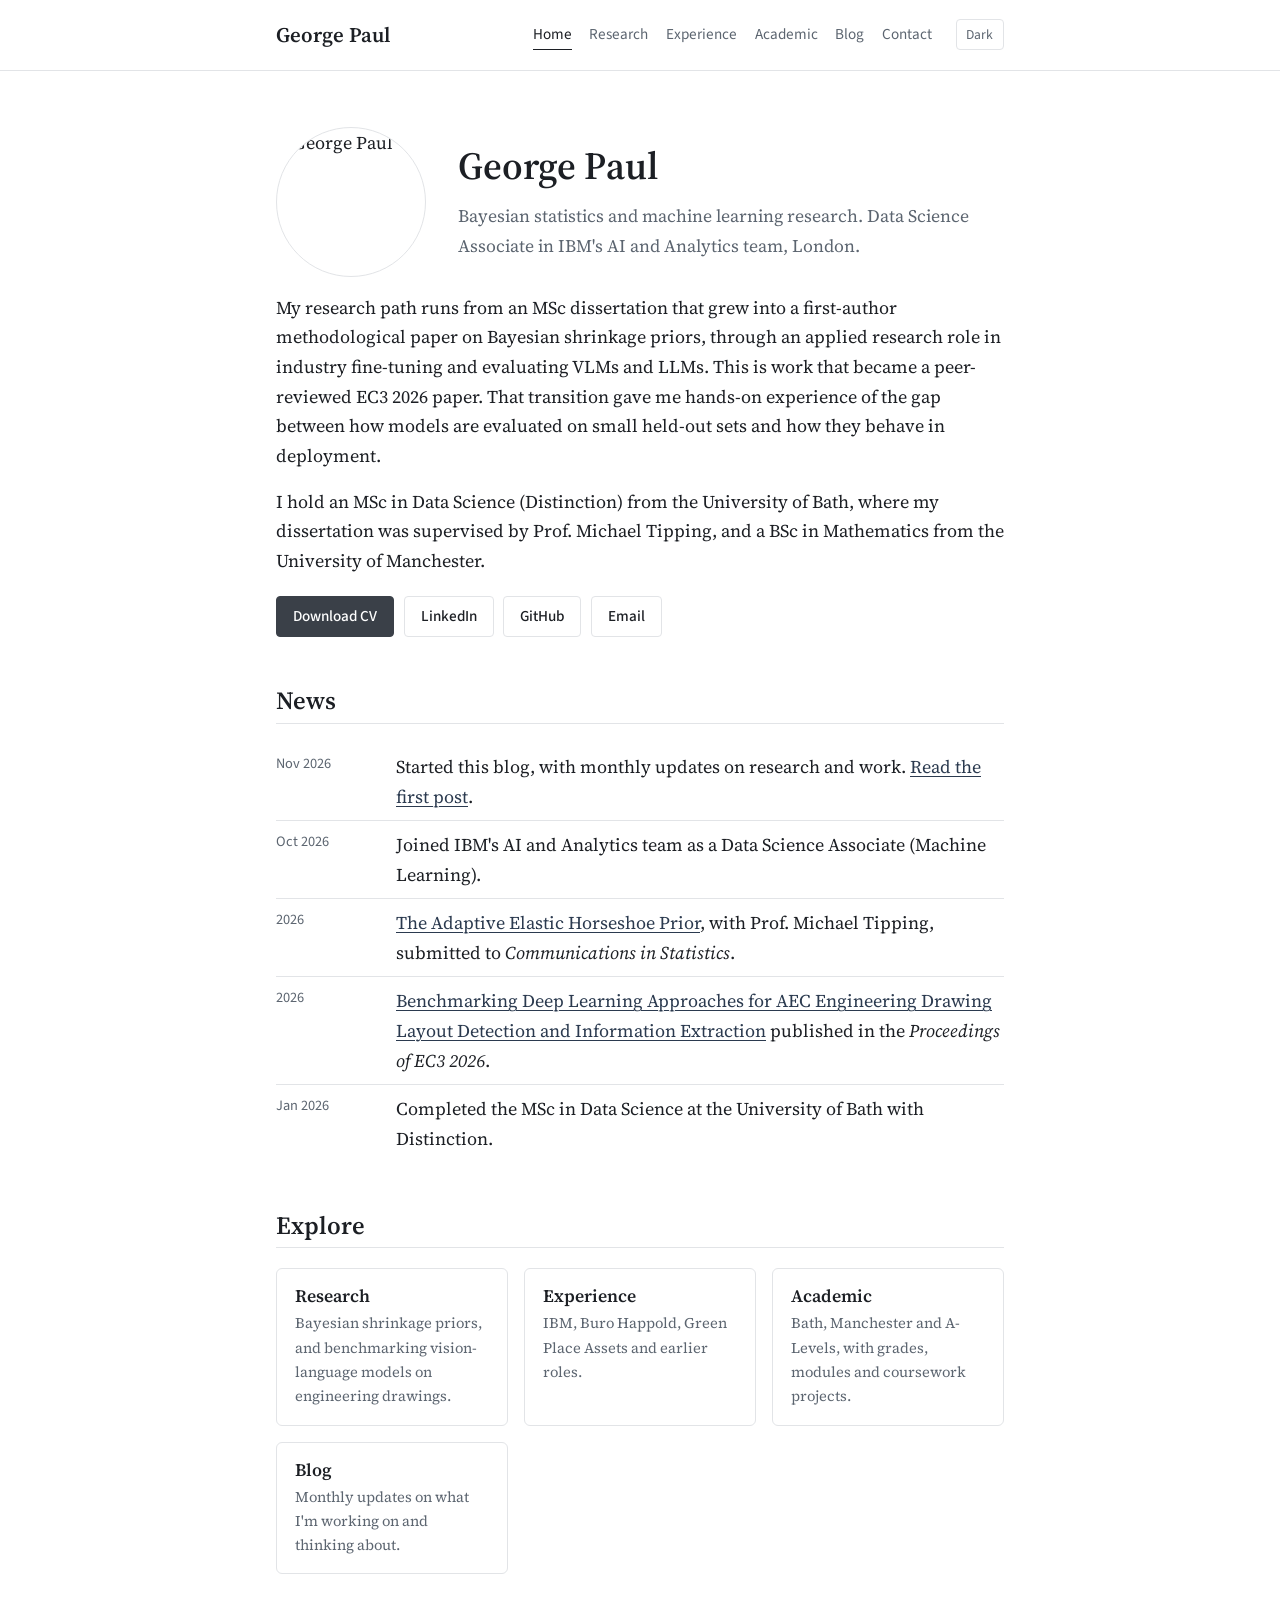
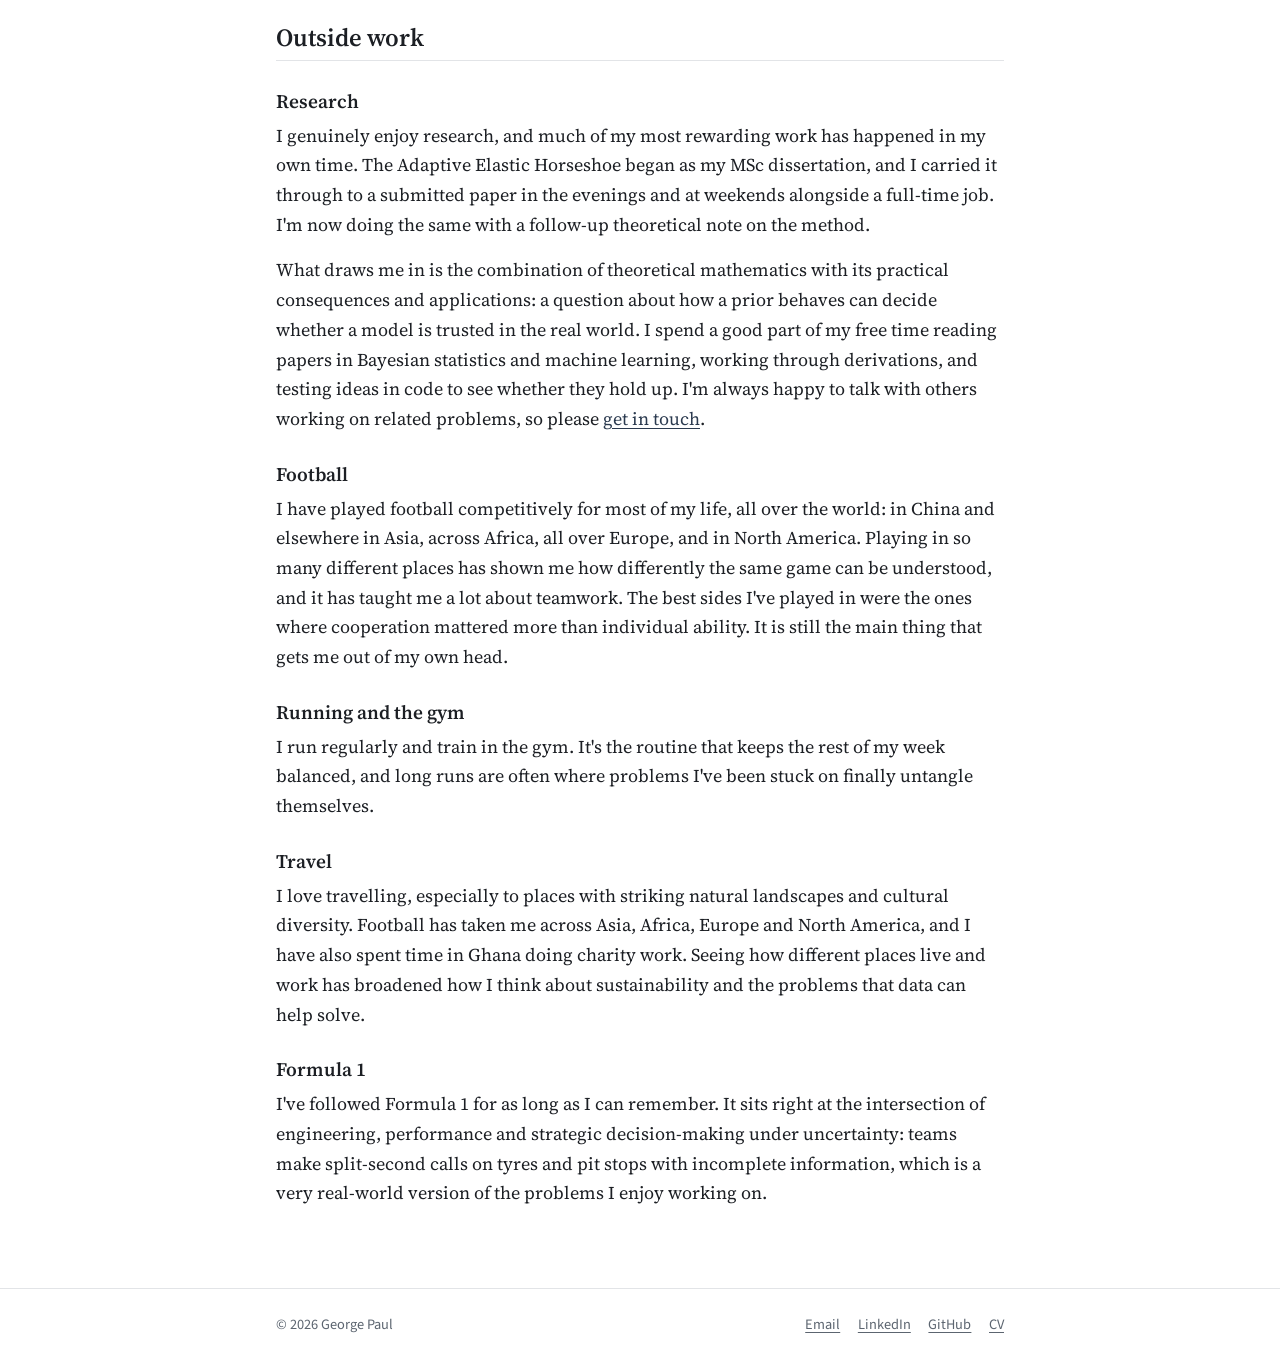
==== commit 1ba80a2c: "Expand research, academic and home page content Broaden the research page with research interests, c" ====
--- a/index.html
+++ b/index.html
@@ -40,7 +40,7 @@
             </div>
         </section>
 
-        <p>My research path runs from an MSc dissertation that grew into a first-author methodological paper on Bayesian shrinkage priors, through an applied research role in industry fine-tuning and rigorously evaluating vision-language and language models &mdash; work that became a peer-reviewed EC3 2026 paper. That transition gave me hands-on experience of the gap between how models are evaluated on small held-out sets and how they behave in deployment.</p>
+        <p>My research path runs from an MSc dissertation that grew into a first-author methodological paper on Bayesian shrinkage priors, through an applied research role in industry fine-tuning and evaluating VLMs and LLMs. This is work that became a peer-reviewed EC3 2026 paper. That transition gave me hands-on experience of the gap between how models are evaluated on small held-out sets and how they behave in deployment.</p>
         <p>I hold an MSc in Data Science (Distinction) from the University of Bath, where my dissertation was supervised by Prof. Michael Tipping, and a BSc in Mathematics from the University of Manchester.</p>
 
         <div class="button-row">
@@ -55,7 +55,7 @@
             <li><span class="entry-date">Nov 2026</span><span>Started this blog, with monthly updates on research and work. <a href="blog/2026-11-new-site.html">Read the first post</a>.</span></li>
             <li><span class="entry-date">Oct 2026</span><span>Joined IBM's AI and Analytics team as a Data Science Associate (Machine Learning).</span></li>
             <li><span class="entry-date">2026</span><span><a href="research.html#aeh">The Adaptive Elastic Horseshoe Prior</a>, with Prof. Michael Tipping, submitted to <em>Communications in Statistics</em>.</span></li>
-            <li><span class="entry-date">2026</span><span><a href="research.html#ec3">Benchmarking Deep Learning for Engineering Drawing Layout Detection</a> published in the <em>Proceedings of EC3 2026</em>.</span></li>
+            <li><span class="entry-date">2026</span><span><a href="research.html#ec3">Benchmarking Deep Learning Approaches for AEC Engineering Drawing Layout Detection and Information Extraction</a> published in the <em>Proceedings of EC3 2026</em>.</span></li>
             <li><span class="entry-date">Jan 2026</span><span>Completed the MSc in Data Science at the University of Bath with Distinction.</span></li>
         </ul>
 
@@ -67,7 +67,7 @@
             </a>
             <a class="card" href="experience.html">
                 <h3>Experience</h3>
-                <p>IBM, Buro Happold, Green Place Assets and earlier roles, plus skills.</p>
+                <p>IBM, Buro Happold, Green Place Assets and earlier roles.</p>
             </a>
             <a class="card" href="academic.html">
                 <h3>Academic</h3>
@@ -82,17 +82,17 @@
         <h2>Outside work</h2>
 
         <h3>Research</h3>
-        <p>Research is not something I leave at the office. I genuinely enjoy it, and much of my most rewarding work has happened in my own time. The Adaptive Elastic Horseshoe began as my MSc dissertation, and I carried it through to a submitted paper in the evenings and at weekends alongside a full-time job. I'm now doing the same with a follow-up theoretical note on the method.</p>
-        <p>What draws me in is the combination of rigorous mathematics and practical consequence: a question about how a prior behaves can decide whether a model is trusted in the real world. I spend a good part of my free time reading papers in Bayesian statistics and machine learning, working through derivations, and testing ideas in code to see whether they hold up. I'm always happy to talk with others working on related problems, so please <a href="contact.html">get in touch</a>.</p>
+        <p>I genuinely enjoy research, and much of my most rewarding work has happened in my own time. The Adaptive Elastic Horseshoe began as my MSc dissertation, and I carried it through to a submitted paper in the evenings and at weekends alongside a full-time job. I'm now doing the same with a follow-up theoretical note on the method.</p>
+        <p>What draws me in is the combination of theoretical mathematics with its practical consequences and applications: a question about how a prior behaves can decide whether a model is trusted in the real world. I spend a good part of my free time reading papers in Bayesian statistics and machine learning, working through derivations, and testing ideas in code to see whether they hold up. I'm always happy to talk with others working on related problems, so please <a href="contact.html">get in touch</a>.</p>
 
         <h3>Football</h3>
-        <p>I have played football competitively for most of my life, in China, across Europe and in Africa. Playing in so many different places has shown me how differently the same game can be understood, and it has taught me a lot about teamwork. The best sides I've played in were the ones where cooperation mattered more than individual ability. It is still the main thing that gets me out of my own head.</p>
+        <p>I have played football competitively for most of my life, all over the world: in China and elsewhere in Asia, across Africa, all over Europe, and in North America. Playing in so many different places has shown me how differently the same game can be understood, and it has taught me a lot about teamwork. The best sides I've played in were the ones where cooperation mattered more than individual ability. It is still the main thing that gets me out of my own head.</p>
 
         <h3>Running and the gym</h3>
         <p>I run regularly and train in the gym. It's the routine that keeps the rest of my week balanced, and long runs are often where problems I've been stuck on finally untangle themselves.</p>
 
         <h3>Travel</h3>
-        <p>I love travelling, especially to places with striking natural landscapes and cultural diversity. Seeing how different places live and work has broadened how I think about sustainability and the problems that data can help solve.</p>
+        <p>I love travelling, especially to places with striking natural landscapes and cultural diversity. Football has taken me across Asia, Africa, Europe and North America, and I have also spent time in Ghana doing charity work. Seeing how different places live and work has broadened how I think about sustainability and the problems that data can help solve.</p>
 
         <h3>Formula 1</h3>
         <p>I've followed Formula 1 for as long as I can remember. It sits right at the intersection of engineering, performance and strategic decision-making under uncertainty: teams make split-second calls on tyres and pit stops with incomplete information, which is a very real-world version of the problems I enjoy working on.</p>
--- a/assets/css/site.css
+++ b/assets/css/site.css
@@ -321,6 +321,39 @@
     margin: 1.25rem 0;
 }
 
+/* Citations and references */
+
+h4 {
+    font-family: var(--sans);
+    font-size: 0.8rem;
+    font-weight: 600;
+    letter-spacing: 0.06em;
+    text-transform: uppercase;
+    color: var(--muted);
+    margin: 1.75rem 0 0.6rem;
+}
+
+.cite {
+    background: var(--surface);
+    border-left: 3px solid var(--border);
+    padding: 0.75rem 1rem;
+    font-size: 0.95rem;
+}
+
+.refs {
+    padding-left: 1.4rem;
+    font-size: 0.92rem;
+    line-height: 1.55;
+}
+
+.refs li {
+    margin-bottom: 0.5rem;
+}
+
+.refs a {
+    overflow-wrap: anywhere;
+}
+
 /* Home */
 
 .hero {
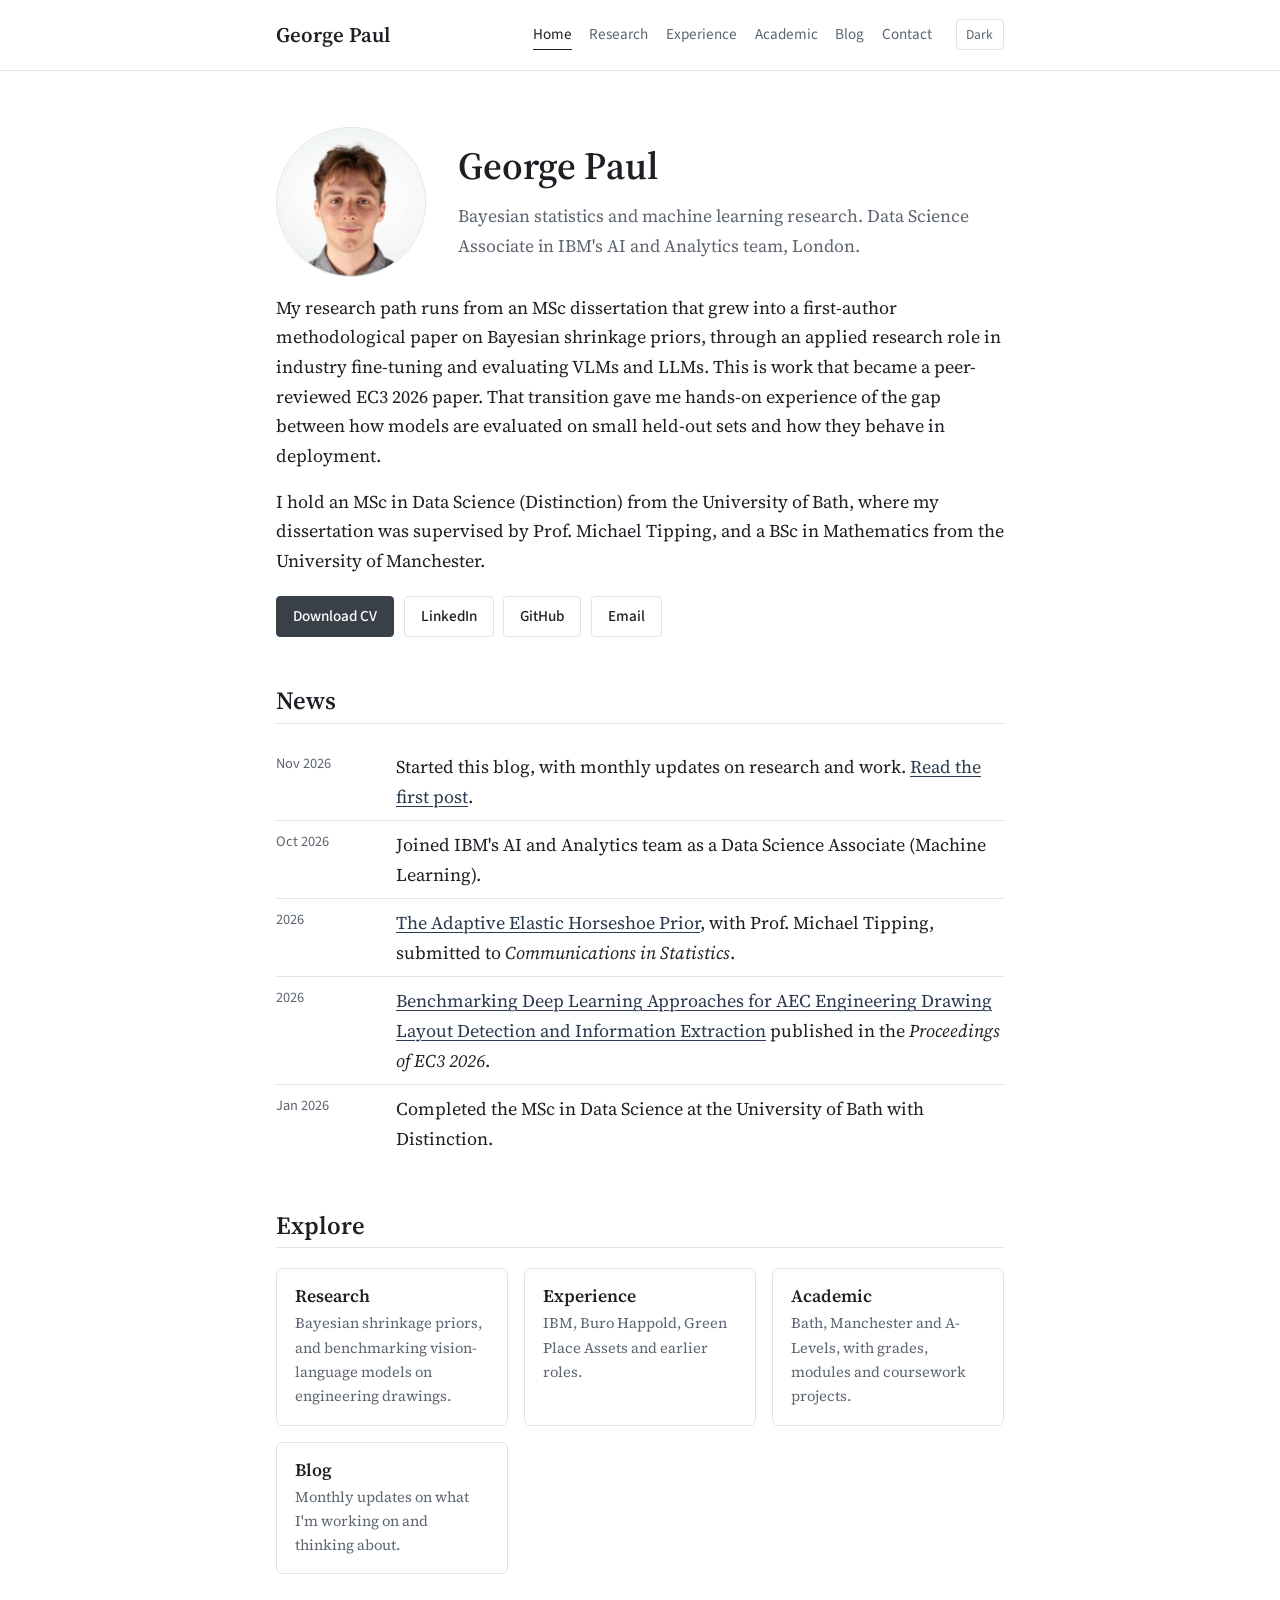
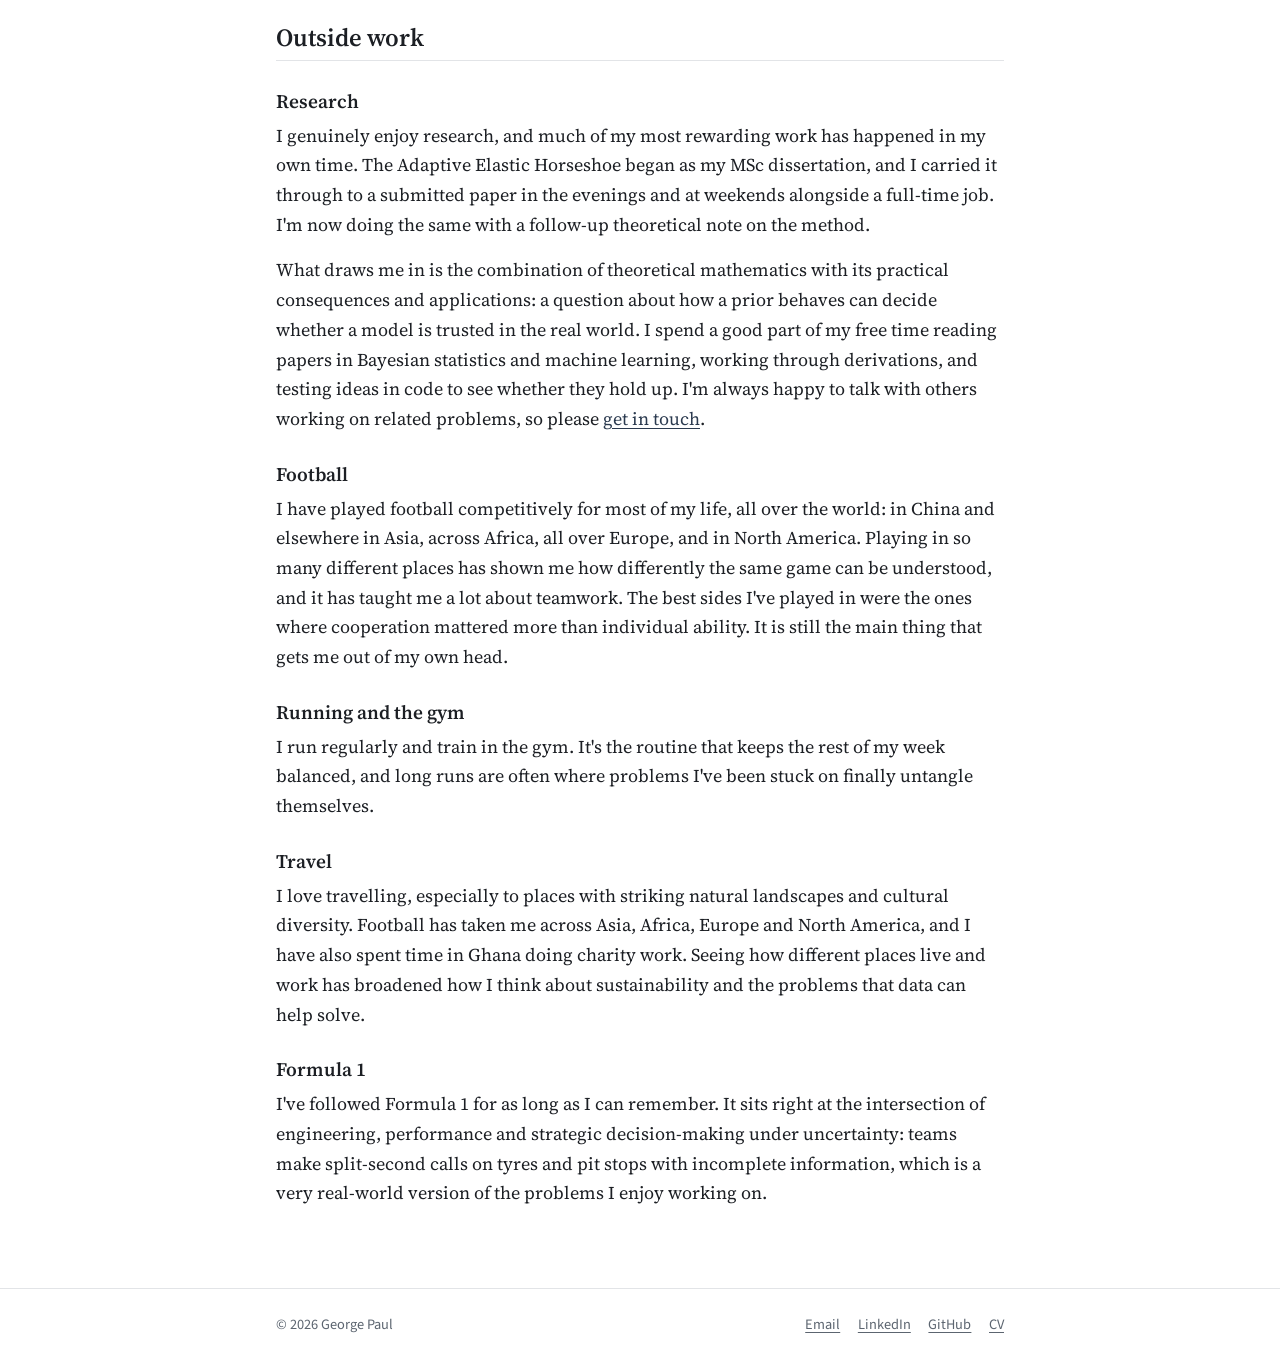
==== commit fe76cb50: "Use new profile photo on the home page Co-Authored-By: Claude Opus 5.5 <noreply@anthropic.com>" ====
--- a/index.html
+++ b/index.html
@@ -33,7 +33,7 @@
 
     <main class="wrap">
         <section class="hero">
-            <img class="hero-photo" src="assets/img/headshot.jpg" alt="George Paul" />
+            <img class="hero-photo" src="assets/img/headshot-2026.jpg" alt="George Paul" />
             <div>
                 <h1>George Paul</h1>
                 <p class="lead">Bayesian statistics and machine learning research. Data Science Associate in IBM's AI and Analytics team, London.</p>
--- a/assets/css/site.css
+++ b/assets/css/site.css
@@ -354,6 +354,29 @@
     overflow-wrap: anywhere;
 }
 
+/* Module lists on the Academic page: name on the left, grade on the right */
+
+.entry .modules {
+    list-style: none;
+    padding: 0;
+    margin: 0 0 1rem;
+    max-width: 480px;
+}
+
+.modules li {
+    display: flex;
+    justify-content: space-between;
+    gap: 1rem;
+    padding: 0.35rem 0;
+    border-bottom: 1px solid var(--border);
+}
+
+.modules li span:last-child:not(:first-child) {
+    font-family: var(--sans);
+    font-weight: 600;
+    color: var(--muted);
+}
+
 /* Home */
 
 .hero {
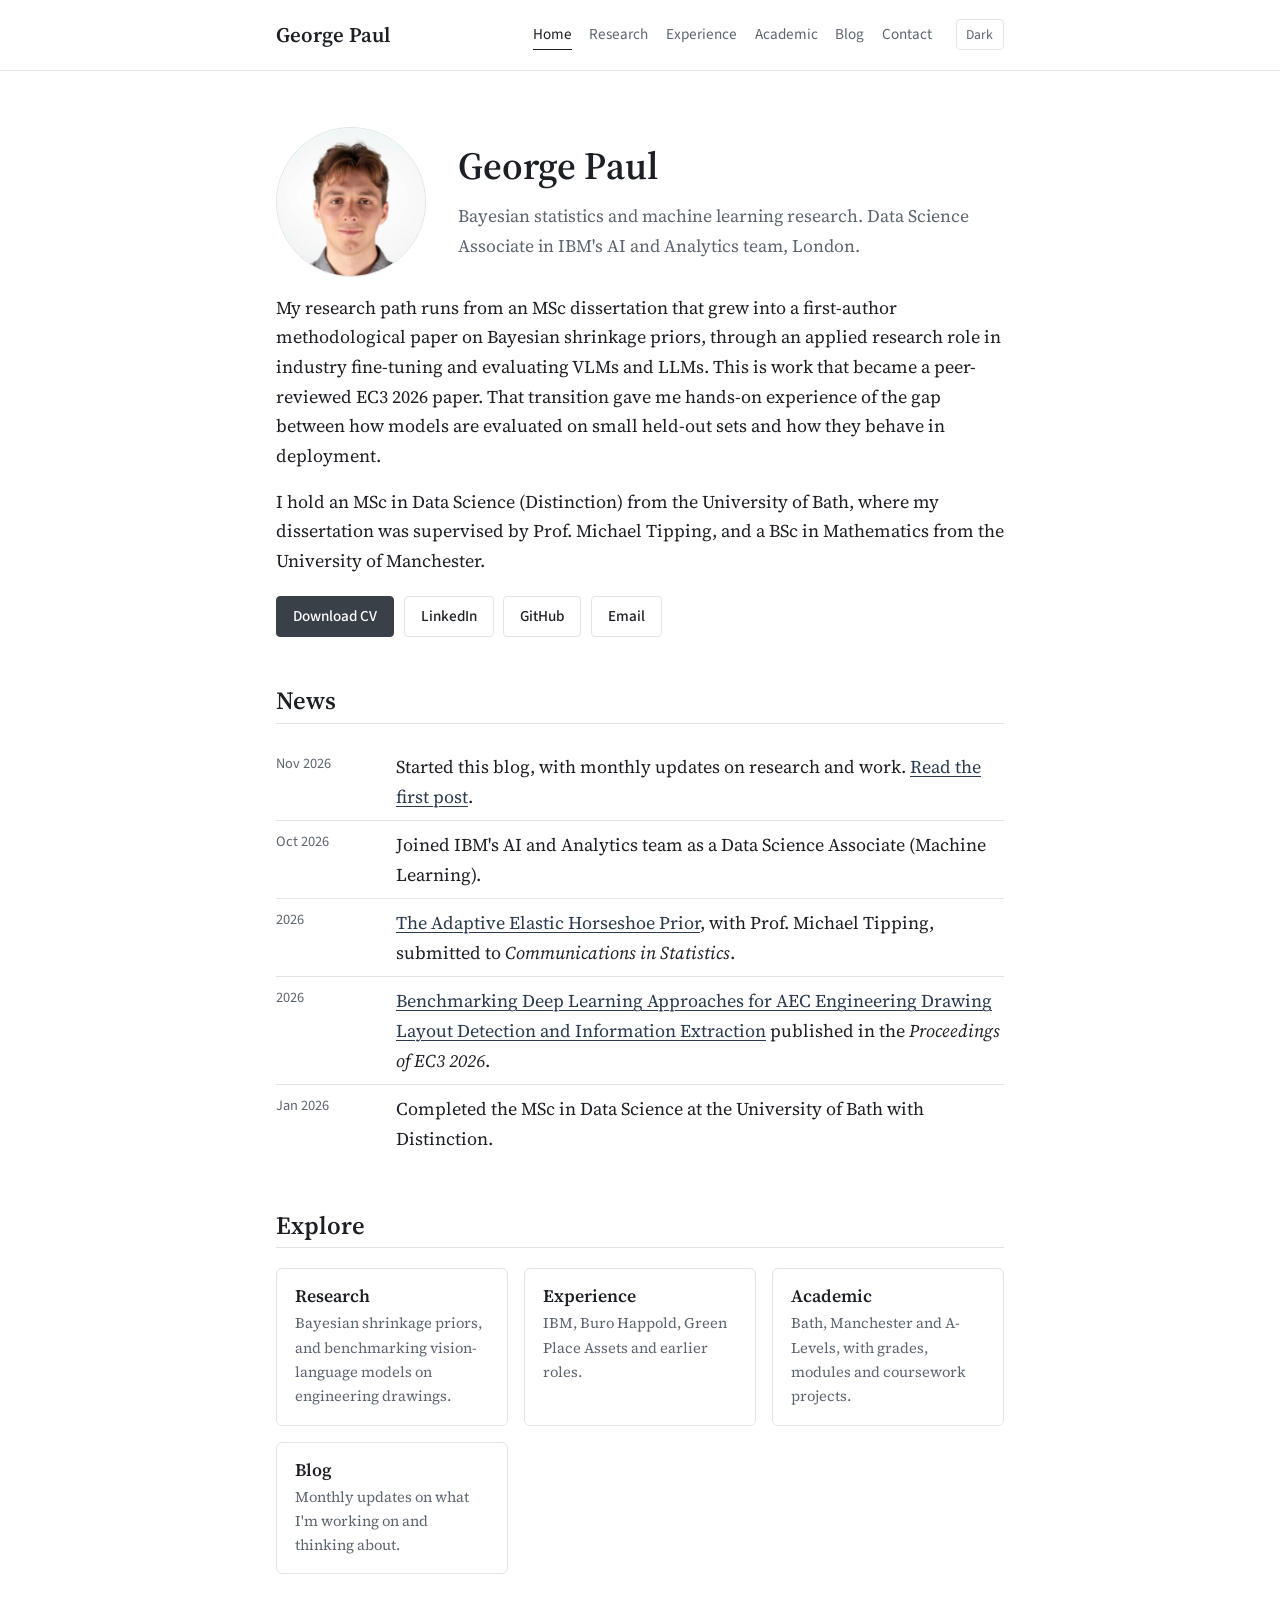
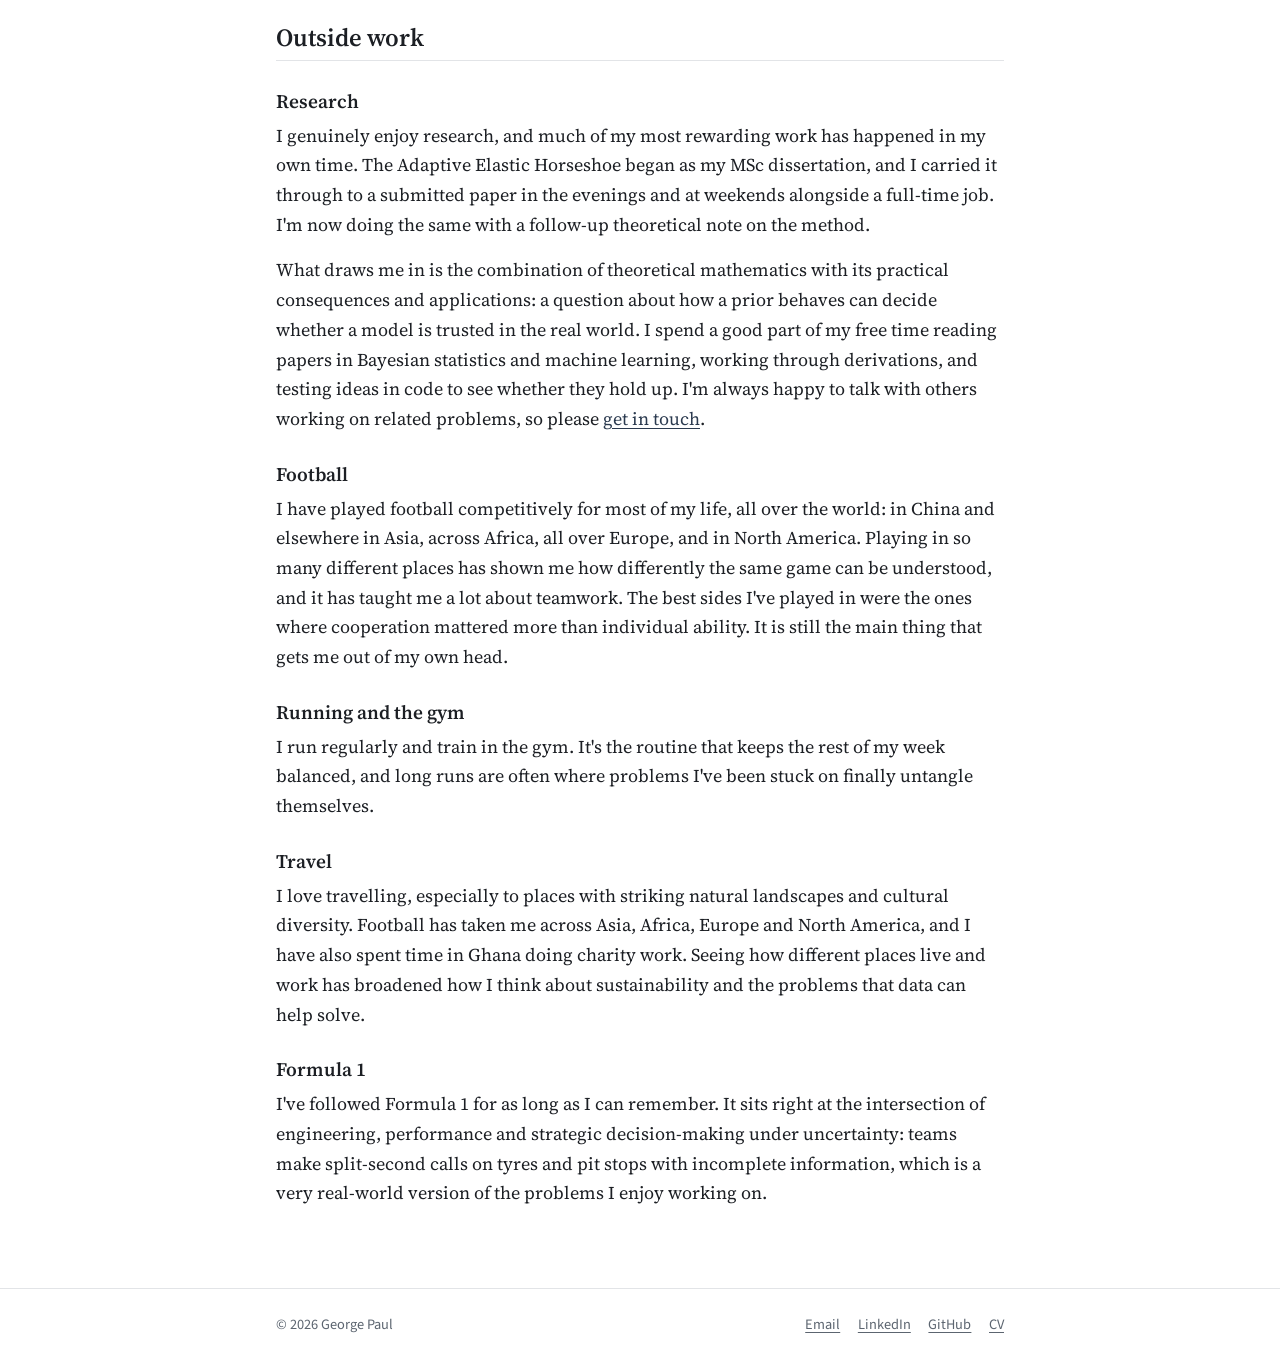
==== commit 21244911: "Switch home page to the new profile photo Replace the photo added earlier today and remove its now-u" ====
--- a/index.html
+++ b/index.html
@@ -33,7 +33,7 @@
 
     <main class="wrap">
         <section class="hero">
-            <img class="hero-photo" src="assets/img/headshot-2026.jpg" alt="George Paul" />
+            <img class="hero-photo" src="assets/img/george-paul.jpg" alt="George Paul" />
             <div>
                 <h1>George Paul</h1>
                 <p class="lead">Bayesian statistics and machine learning research. Data Science Associate in IBM's AI and Analytics team, London.</p>
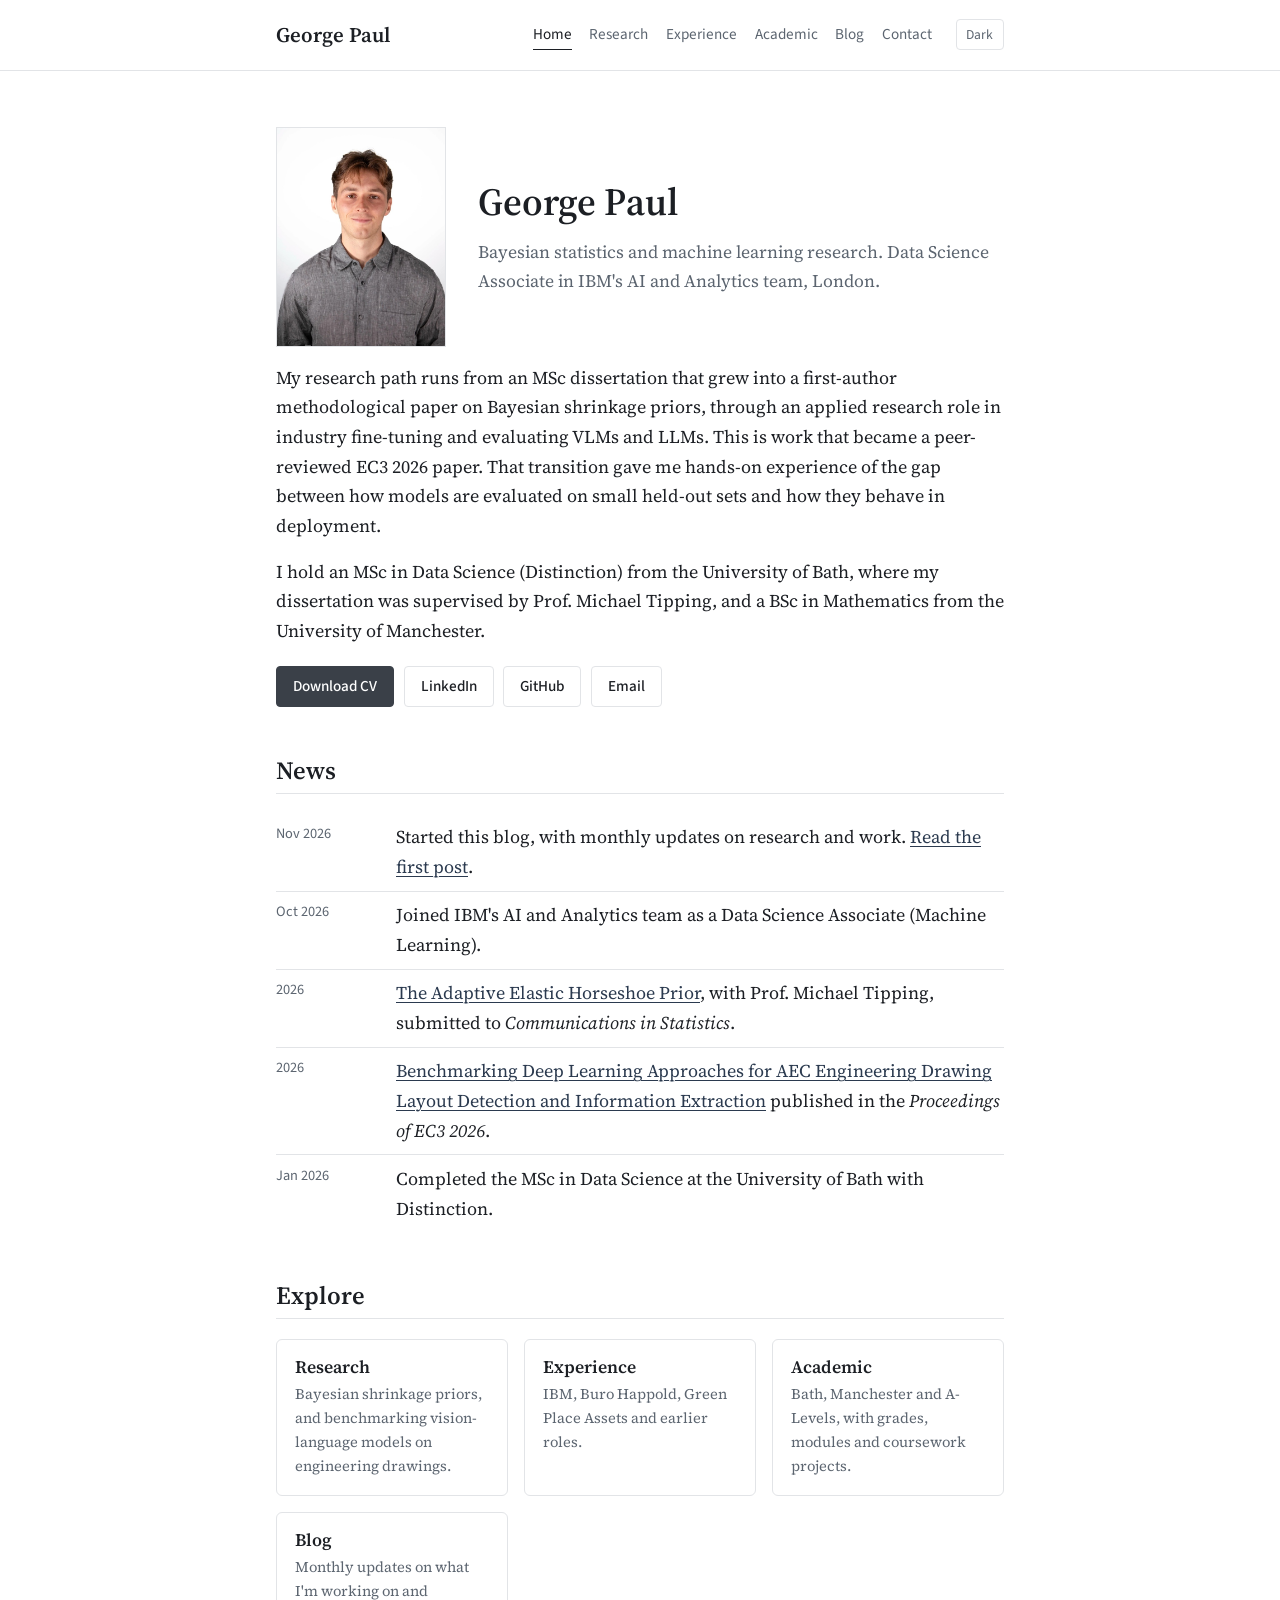
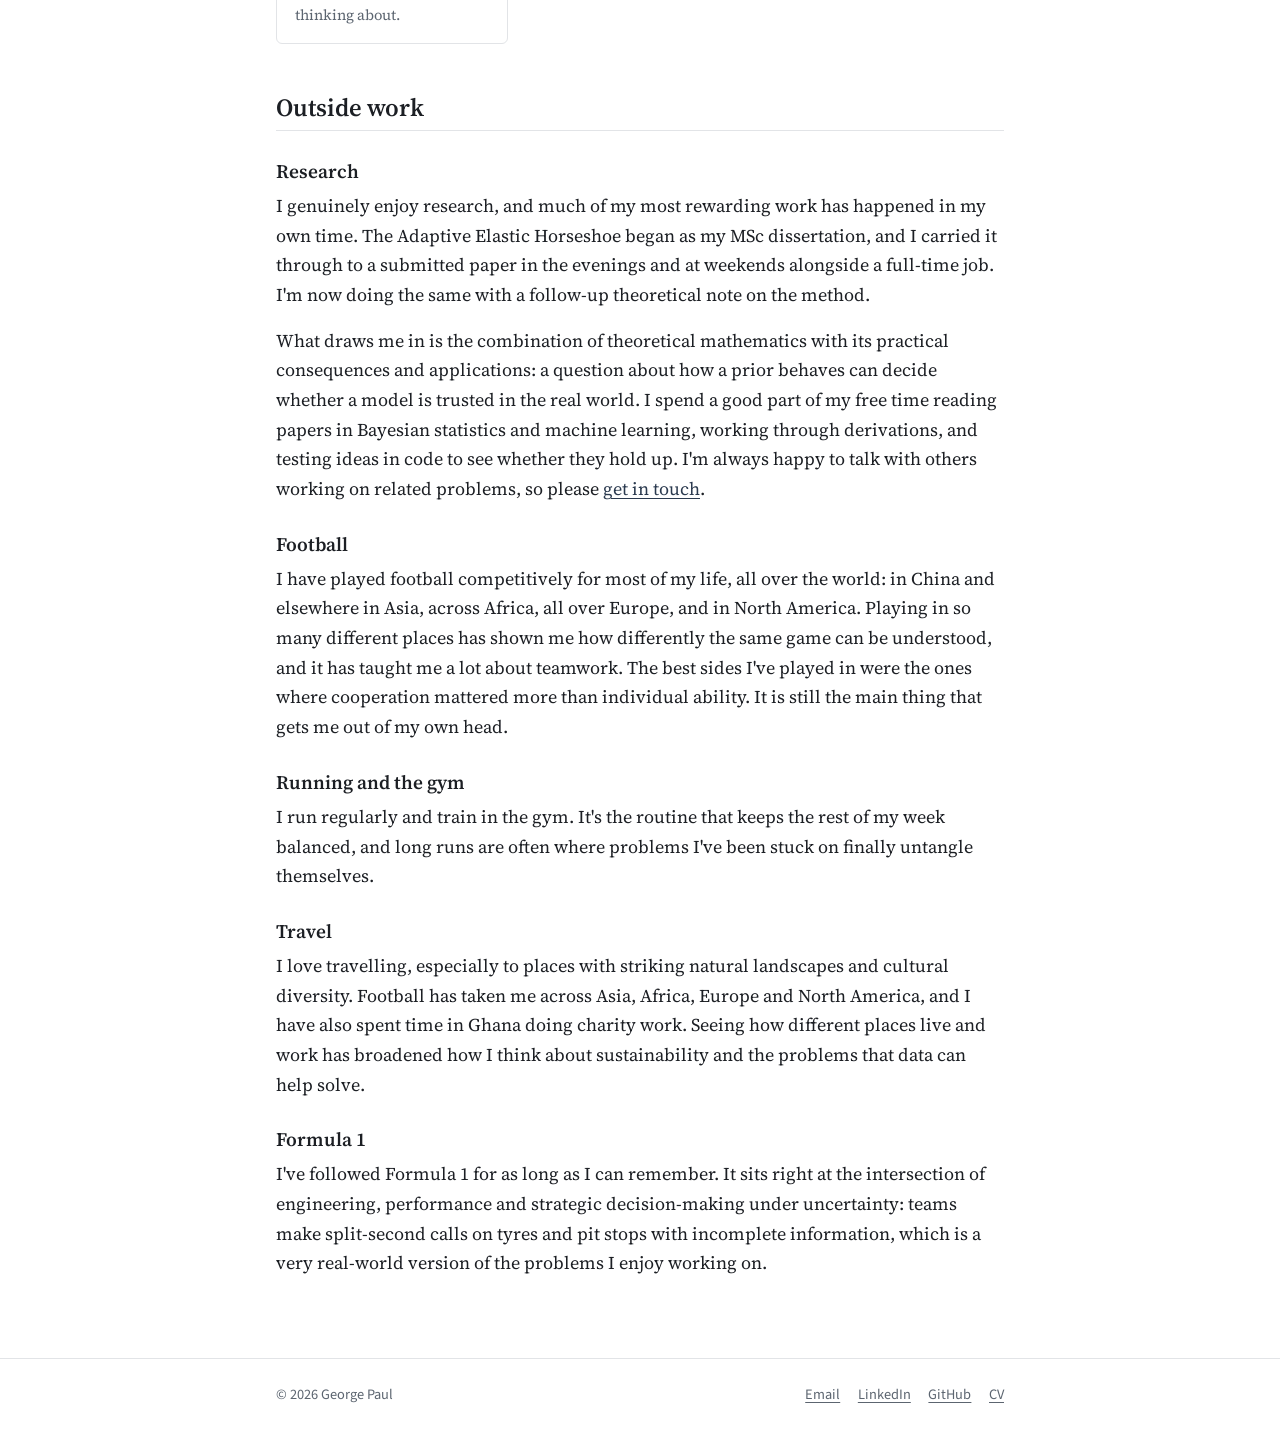
==== commit 61494fd2: "Show the full profile photo as a rectangle Use the uncropped portrait photo with square corners inst" ====
--- a/index.html
+++ b/index.html
@@ -33,7 +33,7 @@
 
     <main class="wrap">
         <section class="hero">
-            <img class="hero-photo" src="assets/img/george-paul.jpg" alt="George Paul" />
+            <img class="hero-photo" src="assets/img/george-paul-portrait.jpg" width="600" height="779" alt="George Paul" />
             <div>
                 <h1>George Paul</h1>
                 <p class="lead">Bayesian statistics and machine learning research. Data Science Associate in IBM's AI and Analytics team, London.</p>
--- a/assets/css/site.css
+++ b/assets/css/site.css
@@ -387,10 +387,8 @@
 }
 
 .hero-photo {
-    width: 150px;
-    height: 150px;
-    border-radius: 50%;
-    object-fit: cover;
+    width: 170px;
+    height: auto;
     flex-shrink: 0;
     border: 1px solid var(--border);
 }
@@ -410,8 +408,7 @@
     }
 
     .hero-photo {
-        width: 110px;
-        height: 110px;
+        width: 140px;
     }
 }
 
